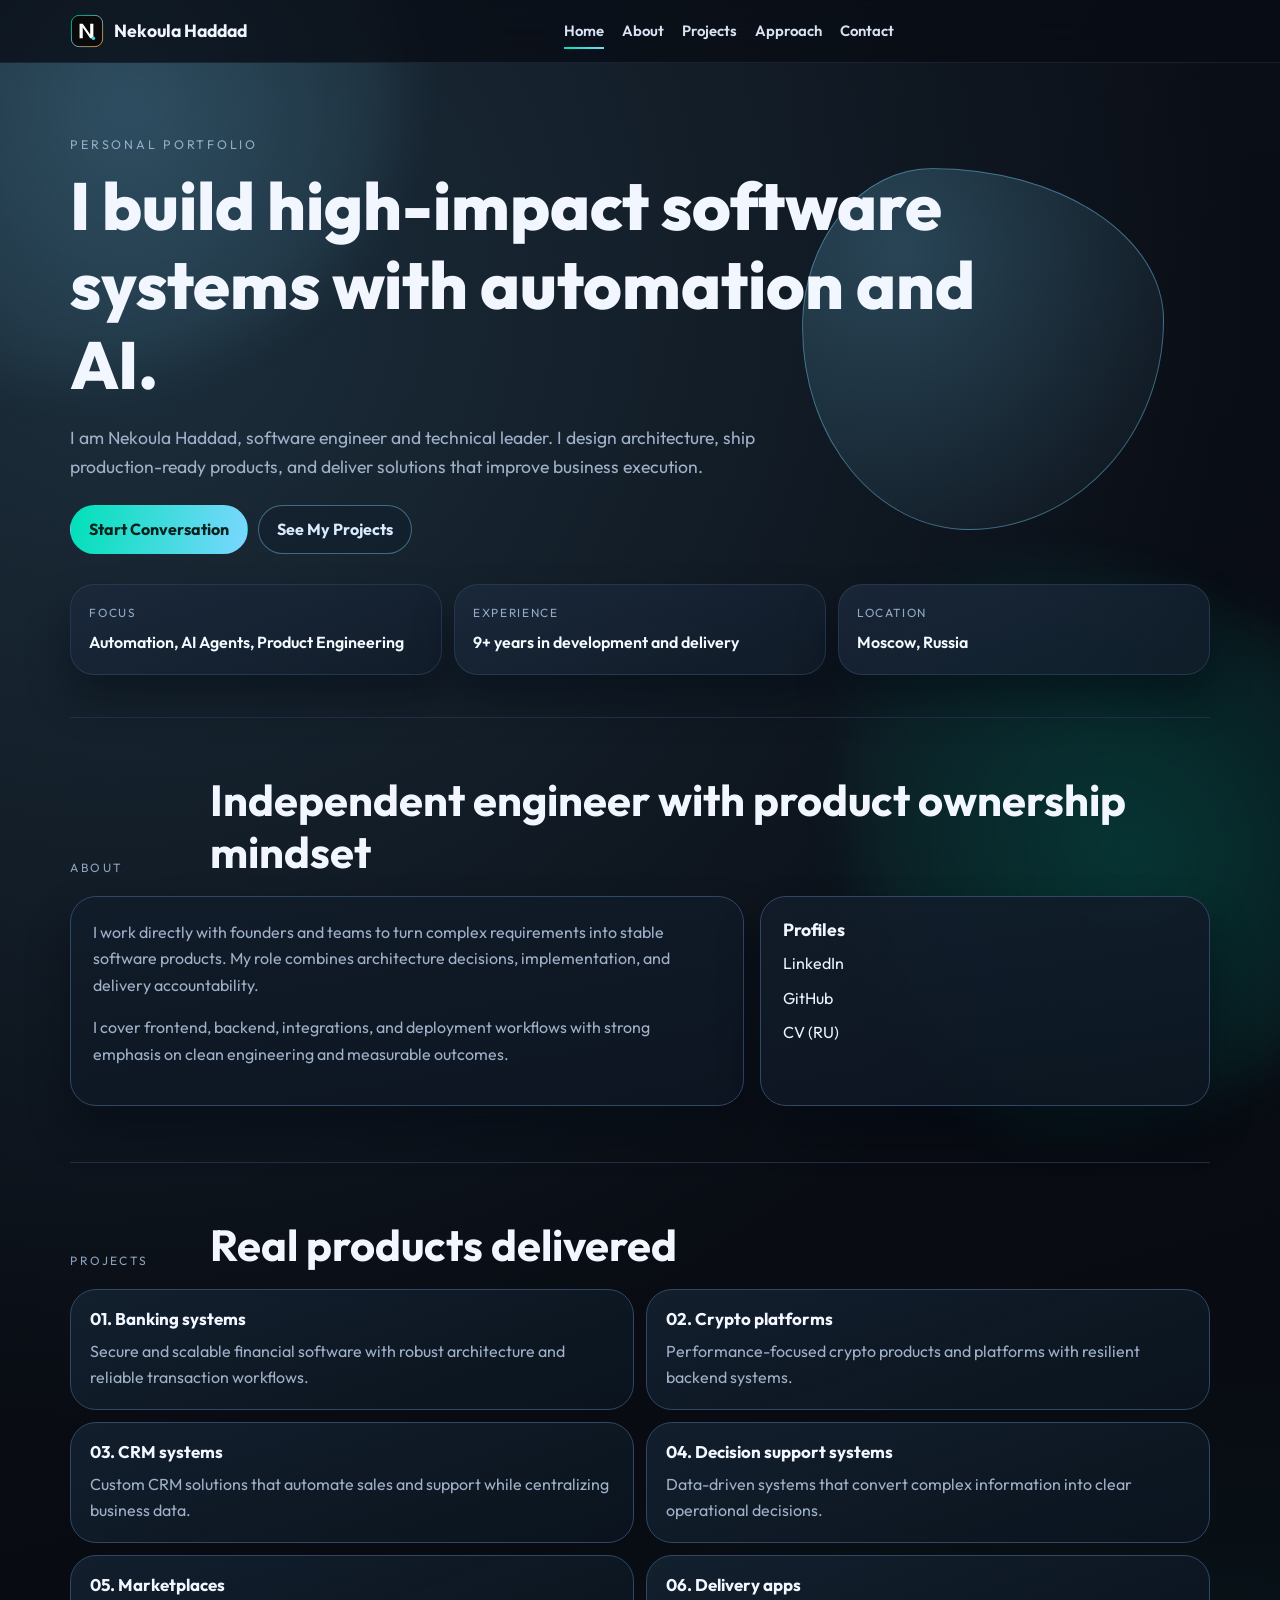
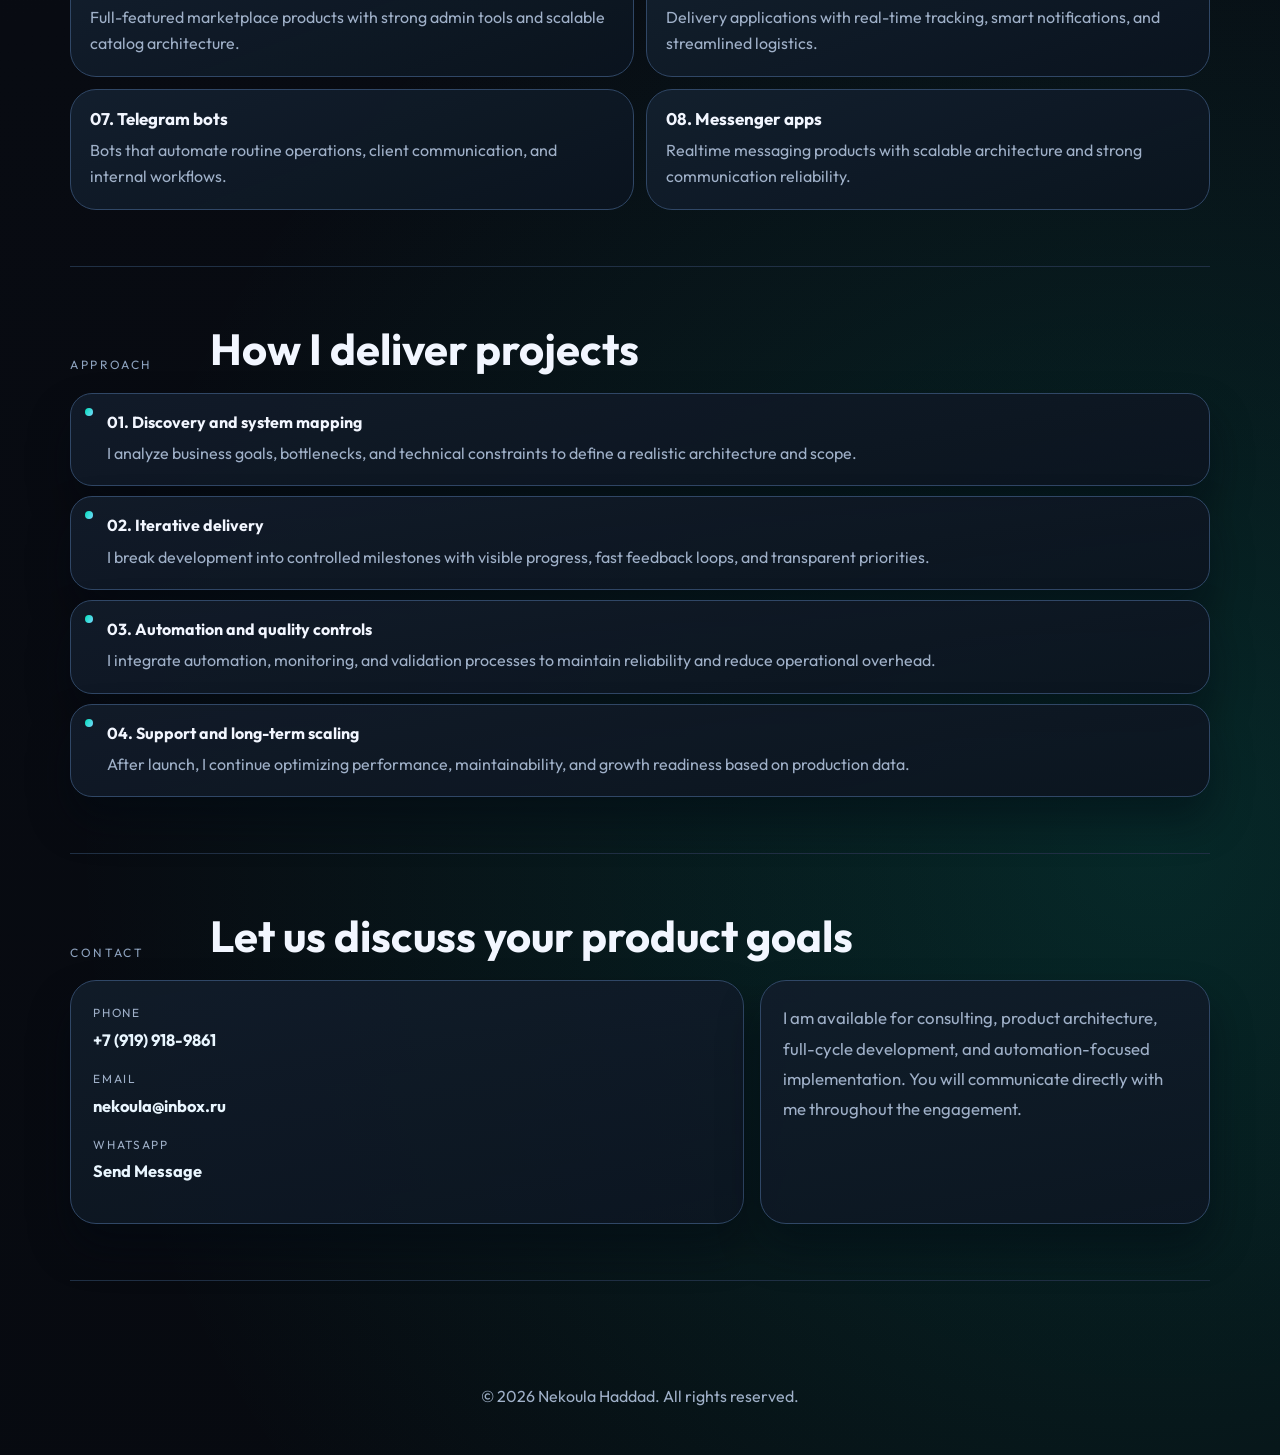
==== index.html @ dcdfb273 "fix" ====
﻿<!DOCTYPE html>
<html lang="en">
<head>
  <meta charset="utf-8">
  <meta name="viewport" content="width=device-width, initial-scale=1">
  <meta http-equiv="X-UA-Compatible" content="IE=edge">
  <title>Nekoula Haddad | Software Engineer & AI Automation Specialist</title>
  <meta name="description" content="Personal portfolio of Nekoula Haddad. I design and deliver scalable software systems, automation workflows, AI agent solutions, and product architecture consulting.">
  <meta name="keywords" content="Nekoula Haddad, software engineer, automation, AI agents, portfolio, consulting, product architecture">
  <meta name="author" content="Nekoula Haddad">
  <meta name="robots" content="index,follow,max-image-preview:large,max-snippet:-1,max-video-preview:-1">
  <meta name="theme-color" content="#090B11">
  <link rel="canonical" href="https://nekoula.ru/">

  <meta property="og:type" content="website">
  <meta property="og:site_name" content="Nekoula Haddad Portfolio">
  <meta property="og:title" content="Nekoula Haddad | Software Engineer & AI Automation Specialist">
  <meta property="og:description" content="I build high-impact software products with automation, AI agents, and delivery-focused engineering.">
  <meta property="og:url" content="https://nekoula.ru/">
  <meta property="og:image" content="https://nekoula.ru/assets/img/logo-modern.svg">
  <meta property="og:image:alt" content="Nekoula Haddad Logo">

  <meta name="twitter:card" content="summary_large_image">
  <meta name="twitter:title" content="Nekoula Haddad | Software Engineer & AI Automation Specialist">
  <meta name="twitter:description" content="Personal portfolio with delivered product domains, delivery approach, and direct contact.">
  <meta name="twitter:image" content="https://nekoula.ru/assets/img/logo-modern.svg">

  <script type="application/ld+json">
  {
    "@context": "https://schema.org",
    "@type": "Person",
    "name": "Nekoula Haddad",
    "url": "https://nekoula.ru/",
    "image": "https://nekoula.ru/assets/img/logo-modern.svg",
    "jobTitle": "Software Engineer",
    "worksFor": {"@type": "Organization", "name": "Independent"},
    "sameAs": [
      "https://www.linkedin.com/in/nekoula-haddad-0a095b1b4/",
      "https://github.com/nekoulahaddad",
    ]
  }
  </script>

  <link rel="icon" type="image/svg+xml" href="assets/img/logo-modern.svg">
  <link rel="icon" type="image/png" sizes="16x16" href="assets/img/logo.png">
  <link rel="apple-touch-icon" sizes="180x180" href="assets/img/apple-touch-icon.png">

  <link rel="preconnect" href="https://fonts.googleapis.com">
  <link rel="preconnect" href="https://fonts.gstatic.com" crossorigin>
  <link href="https://fonts.googleapis.com/css2?family=Outfit:wght@400;500;600;700;800&display=swap" rel="stylesheet">
  <link rel="stylesheet" href="assets/css/portfolio-modern.css">
</head>
<body>
  <header class="site-header">
    <a class="brand" href="#home">
      <img src="assets/img/logo-modern.svg" alt="Nekoula Haddad logo">
      <span>Nekoula Haddad</span>
    </a>

    <button class="menu-toggle" aria-label="Toggle menu" aria-expanded="false">Menu</button>

    <nav class="main-nav" id="main-nav">
      <a href="#home">Home</a>
      <a href="#about">About</a>
      <a href="#projects">Projects</a>
      <a href="#approach">Approach</a>
      <a href="#contact">Contact</a>
    </nav>
  </header>

  <main>
    <section id="home" class="hero reveal">
      <p class="hero-kicker">PERSONAL PORTFOLIO</p>
      <h1>I build high-impact software systems with automation and AI.</h1>
      <p class="hero-lead">I am Nekoula Haddad, software engineer and technical leader. I design architecture, ship production-ready products, and deliver solutions that improve business execution.</p>

      <div class="hero-actions">
        <a class="btn btn-solid" href="#contact">Start Conversation</a>
        <a class="btn btn-line" href="#projects">See My Projects</a>
      </div>

      <div class="hero-meta">
        <div>
          <p class="meta-label">Focus</p>
          <p class="meta-value">Automation, AI Agents, Product Engineering</p>
        </div>
        <div>
          <p class="meta-label">Experience</p>
          <p class="meta-value">9+ years in development and delivery</p>
        </div>
        <div>
          <p class="meta-label">Location</p>
          <p class="meta-value">Moscow, Russia</p>
        </div>
      </div>
    </section>

    <section id="about" class="about reveal">
      <div class="section-head">
        <p>About</p>
        <h2>Independent engineer with product ownership mindset</h2>
      </div>
      <div class="about-grid">
        <article>
          <p>I work directly with founders and teams to turn complex requirements into stable software products. My role combines architecture decisions, implementation, and delivery accountability.</p>
          <p>I cover frontend, backend, integrations, and deployment workflows with strong emphasis on clean engineering and measurable outcomes.</p>
        </article>
        <article>
          <h3>Profiles</h3>
          <ul>
            <li><a href="https://www.linkedin.com/in/nekoula-haddad-0a095b1b4/" target="_blank" rel="noopener">LinkedIn</a></li>
            <li><a href="https://github.com/nekoulahaddad" target="_blank" rel="noopener">GitHub</a></li>
            <li><a href="https://hh.ru/resume/24595becff083915df0039ed1f4d364d715578" target="_blank" rel="noopener">CV (RU)</a></li>
          </ul>
        </article>
      </div>
    </section>

    <section id="projects" class="projects reveal">
      <div class="section-head">
        <p>Projects</p>
        <h2>Real products delivered</h2>
      </div>

      <div class="project-list">
        <article>
          <h3>01. Banking systems</h3>
          <p>Secure and scalable financial software with robust architecture and reliable transaction workflows.</p>
        </article>
        <article>
          <h3>02. Crypto platforms</h3>
          <p>Performance-focused crypto products and platforms with resilient backend systems.</p>
        </article>
        <article>
          <h3>03. CRM systems</h3>
          <p>Custom CRM solutions that automate sales and support while centralizing business data.</p>
        </article>
        <article>
          <h3>04. Decision support systems</h3>
          <p>Data-driven systems that convert complex information into clear operational decisions.</p>
        </article>
        <article>
          <h3>05. Marketplaces</h3>
          <p>Full-featured marketplace products with strong admin tools and scalable catalog architecture.</p>
        </article>
        <article>
          <h3>06. Delivery apps</h3>
          <p>Delivery applications with real-time tracking, smart notifications, and streamlined logistics.</p>
        </article>
        <article>
          <h3>07. Telegram bots</h3>
          <p>Bots that automate routine operations, client communication, and internal workflows.</p>
        </article>
        <article>
          <h3>08. Messenger apps</h3>
          <p>Realtime messaging products with scalable architecture and strong communication reliability.</p>
        </article>
      </div>
    </section>

    <section id="approach" class="approach reveal">
      <div class="section-head">
        <p>Approach</p>
        <h2>How I deliver projects</h2>
      </div>

      <div class="timeline">
        <article>
          <h3>01. Discovery and system mapping</h3>
          <p>I analyze business goals, bottlenecks, and technical constraints to define a realistic architecture and scope.</p>
        </article>
        <article>
          <h3>02. Iterative delivery</h3>
          <p>I break development into controlled milestones with visible progress, fast feedback loops, and transparent priorities.</p>
        </article>
        <article>
          <h3>03. Automation and quality controls</h3>
          <p>I integrate automation, monitoring, and validation processes to maintain reliability and reduce operational overhead.</p>
        </article>
        <article>
          <h3>04. Support and long-term scaling</h3>
          <p>After launch, I continue optimizing performance, maintainability, and growth readiness based on production data.</p>
        </article>
      </div>
    </section>

    <section id="contact" class="contact reveal">
      <div class="section-head">
        <p>Contact</p>
        <h2>Let us discuss your product goals</h2>
      </div>

      <div class="contact-grid">
        <article>
          <p class="contact-label">Phone</p>
          <a href="tel:+79199189861">+7 (919) 918-9861</a>
          <p class="contact-label">Email</p>
          <a href="mailto:nekoula@inbox.ru">nekoula@inbox.ru</a>
          <p class="contact-label">WhatsApp</p>
          <a href="https://api.whatsapp.com/send?phone=+79199189861&text=Hello%2C+can+you+help+me%3F" target="_blank" rel="noopener">Send Message</a>
        </article>

        <article>
          <p class="contact-note">I am available for consulting, product architecture, full-cycle development, and automation-focused implementation. You will communicate directly with me throughout the engagement.</p>
        </article>
      </div>
    </section>
  </main>

  <footer class="site-footer">
    <p>© <span id="year"></span> Nekoula Haddad. All rights reserved.</p>
  </footer>

  <script src="assets/js/portfolio-modern.js"></script>
</body>
</html>
---- assets/css/portfolio-modern.css ----
﻿:root {
  --bg: #090b11;
  --bg-soft: #111723;
  --bg-soft-2: #151f2d;
  --line: #243043;
  --text: #f2f6ff;
  --muted: #9fb0c8;
  --accent-a: #00e0b8;
  --accent-b: #7ad7ff;
  --accent-c: #ffb864;
  --shadow: 0 24px 42px rgba(2, 8, 18, 0.45);
}

* { box-sizing: border-box; }
html { scroll-behavior: smooth; }

body {
  margin: 0;
  color: var(--text);
  font-family: "Outfit", "Segoe UI", sans-serif;
  background:
    radial-gradient(circle at 10% 10%, rgba(122, 215, 255, 0.16), transparent 38%),
    radial-gradient(circle at 90% 80%, rgba(0, 224, 184, 0.14), transparent 40%),
    linear-gradient(165deg, #0b0f18 0%, #080b12 48%, #070a10 100%);
  line-height: 1.65;
  overflow-x: hidden;
}

body::before,
body::after {
  content: "";
  position: fixed;
  width: min(44vw, 560px);
  aspect-ratio: 1;
  border-radius: 30% 70% 64% 36% / 36% 47% 53% 64%;
  pointer-events: none;
  z-index: -2;
  filter: blur(24px);
  animation: floatBlob 16s ease-in-out infinite alternate;
}

body::before {
  top: -14vw;
  left: -12vw;
  background: radial-gradient(circle, rgba(122, 215, 255, 0.22), rgba(122, 215, 255, 0));
}

body::after {
  right: -10vw;
  bottom: -18vw;
  background: radial-gradient(circle, rgba(0, 224, 184, 0.2), rgba(0, 224, 184, 0));
  animation-delay: 1.6s;
}

@keyframes floatBlob {
  from { transform: translate(0, 0) rotate(0deg) scale(1); }
  to { transform: translate(26px, -18px) rotate(16deg) scale(1.07); }
}

.site-header {
  position: sticky;
  top: 0;
  z-index: 100;
  display: grid;
  grid-template-columns: auto 1fr auto;
  align-items: center;
  gap: 16px;
  padding: 14px 5.5vw;
  border-bottom: 1px solid #2430438f;
  background: rgba(8, 12, 20, 0.76);
  backdrop-filter: blur(16px);
}

.brand {
  display: inline-flex;
  align-items: center;
  gap: 10px;
  text-decoration: none;
  color: var(--text);
  font-size: 1.1rem;
  font-weight: 700;
}

.brand img {
  width: 34px;
  height: 34px;
  object-fit: cover;
  border-radius: 10px;
}

.main-nav {
  justify-self: center;
  display: flex;
  gap: 18px;
}

.main-nav a {
  color: #d9e3f4;
  text-decoration: none;
  font-size: 0.93rem;
  font-weight: 600;
  position: relative;
}

.main-nav a::after {
  content: "";
  position: absolute;
  left: 0;
  bottom: -6px;
  width: 0;
  height: 2px;
  background: linear-gradient(90deg, var(--accent-a), var(--accent-b));
  transition: width .26s ease;
}

.main-nav a:hover::after,
.main-nav a.active::after { width: 100%; }

.menu-toggle {
  display: none;
  justify-self: end;
  border: 1px solid #cde8ff4a;
  background: rgba(21, 29, 42, 0.82);
  color: #eaf5ff;
  border-radius: 999px;
  padding: 8px 14px;
  font-weight: 600;
}

main { padding: 0 5.5vw 64px; }

.section-head {
  display: grid;
  grid-template-columns: 120px 1fr;
  align-items: end;
  gap: 20px;
  margin-bottom: 18px;
}

.section-head p {
  margin: 0;
  color: #8ea3bf;
  font-size: 0.75rem;
  letter-spacing: 0.2em;
  text-transform: uppercase;
}

h1, h2, h3 {
  margin: 0;
  line-height: 1.2;
  font-family: "Outfit", "Segoe UI", sans-serif;
}

h1 {
  font-size: clamp(2.4rem, 5.2vw, 5rem);
  max-width: 1000px;
  font-weight: 800;
  animation: heroRise 0.8s ease both;
}

h2 {
  font-size: clamp(1.8rem, 3.4vw, 3.1rem);
  font-weight: 700;
}

@keyframes heroRise {
  from { opacity: 0; transform: translateY(22px); }
  to { opacity: 1; transform: translateY(0); }
}

.hero {
  padding: 72px 0 42px;
  border-bottom: 1px solid #223247;
  position: relative;
}

.hero::before {
  content: "";
  position: absolute;
  right: 4%;
  top: 16%;
  width: min(30vw, 360px);
  aspect-ratio: 1;
  border: 1px solid rgba(122, 215, 255, 0.4);
  background: radial-gradient(circle at 28% 22%, rgba(122, 215, 255, 0.24), rgba(122, 215, 255, 0));
  border-radius: 36% 64% 54% 46% / 44% 42% 58% 56%;
  animation: morph 11s linear infinite;
}

@keyframes morph {
  0% { transform: rotate(0deg); border-radius: 36% 64% 54% 46% / 44% 42% 58% 56%; }
  50% { transform: rotate(180deg); border-radius: 58% 42% 48% 52% / 58% 36% 64% 42%; }
  100% { transform: rotate(360deg); border-radius: 36% 64% 54% 46% / 44% 42% 58% 56%; }
}

.hero-kicker {
  margin: 0 0 10px;
  letter-spacing: 0.22em;
  text-transform: uppercase;
  font-size: 0.78rem;
  color: #95abc7;
  animation: fadeUp .7s .1s ease both;
}

.hero-lead {
  max-width: 780px;
  margin: 18px 0 24px;
  color: var(--muted);
  font-size: 1.1rem;
  animation: fadeUp .7s .2s ease both;
}

.hero-actions {
  display: flex;
  gap: 10px;
  flex-wrap: wrap;
  animation: fadeUp .7s .3s ease both;
}

.btn {
  display: inline-flex;
  align-items: center;
  justify-content: center;
  text-decoration: none;
  border-radius: 999px;
  padding: 10px 18px;
  font-weight: 700;
  border: 1px solid transparent;
  transition: transform .23s ease, box-shadow .23s ease, filter .23s ease;
}

.btn:hover {
  transform: translateY(-3px);
  box-shadow: 0 12px 22px rgba(2, 8, 18, 0.4);
  filter: brightness(1.05);
}

.btn-solid {
  color: #07211d;
  background: linear-gradient(100deg, var(--accent-a), var(--accent-b));
}

.btn-line {
  border-color: #84d9ff66;
  color: #d8ebff;
  background: rgba(18, 30, 45, 0.58);
}

.hero-meta {
  margin-top: 30px;
  display: grid;
  grid-template-columns: repeat(3, minmax(0, 1fr));
  gap: 12px;
  animation: fadeUp .7s .4s ease both;
}

.hero-meta > div {
  padding: 18px;
  border: 1px solid #2e45639b;
  border-radius: 24px;
  background: linear-gradient(160deg, rgba(27, 41, 60, 0.86), rgba(17, 28, 42, 0.72));
  box-shadow: var(--shadow);
  animation: bob 4s ease-in-out infinite;
}

.hero-meta > div:nth-child(2) { animation-delay: .35s; }
.hero-meta > div:nth-child(3) { animation-delay: .7s; }

@keyframes bob {
  0%, 100% { transform: translateY(0); }
  50% { transform: translateY(-4px); }
}

.meta-label {
  margin: 0;
  font-size: 0.74rem;
  text-transform: uppercase;
  letter-spacing: 0.14em;
  color: #95abc7;
}

.meta-value {
  margin: 7px 0 0;
  color: #f3fbff;
  font-weight: 600;
}

.about,
.projects,
.approach,
.contact {
  padding: 56px 0;
  border-bottom: 1px solid #203045;
}

.about-grid,
.contact-grid {
  display: grid;
  grid-template-columns: 1.2fr 0.8fr;
  gap: 16px;
}

.about-grid article,
.contact-grid article {
  padding: 22px;
  border: 1px solid #304766;
  border-radius: 26px;
  background: linear-gradient(170deg, rgba(18, 29, 43, 0.9), rgba(13, 22, 34, 0.88));
  box-shadow: var(--shadow);
  transition: transform .25s ease, border-color .25s ease;
}

.about-grid article:hover,
.contact-grid article:hover {
  transform: translateY(-4px);
  border-color: #7ad7ff8d;
}

.about-grid p,
.contact-grid p {
  margin-top: 0;
  color: var(--muted);
}

.about-grid h3 {
  margin-bottom: 10px;
  font-size: 1.1rem;
}

.about-grid ul {
  list-style: none;
  padding: 0;
  margin: 0;
}

.about-grid li { margin: 8px 0; }

.about-grid a,
.contact-grid a {
  color: #e9f6ff;
  text-decoration: none;
  border-bottom: 1px solid transparent;
}

.about-grid a:hover,
.contact-grid a:hover { border-bottom-color: #e9f6ff; }

.project-list {
  display: grid;
  grid-template-columns: repeat(2, minmax(0, 1fr));
  gap: 12px;
}

.project-list article {
  padding: 19px;
  border: 1px solid #304766;
  border-radius: 26px;
  background: linear-gradient(160deg, rgba(20, 33, 48, 0.92), rgba(11, 20, 31, 0.9));
  position: relative;
  overflow: hidden;
  transform: translateY(0) scale(1);
  transition: transform .28s ease, box-shadow .28s ease, border-color .28s ease;
  animation: riseStagger .7s ease both;
}

.project-list article:nth-child(1) { animation-delay: .02s; }
.project-list article:nth-child(2) { animation-delay: .06s; }
.project-list article:nth-child(3) { animation-delay: .1s; }
.project-list article:nth-child(4) { animation-delay: .14s; }
.project-list article:nth-child(5) { animation-delay: .18s; }
.project-list article:nth-child(6) { animation-delay: .22s; }
.project-list article:nth-child(7) { animation-delay: .26s; }
.project-list article:nth-child(8) { animation-delay: .3s; }

@keyframes riseStagger {
  from { opacity: 0; transform: translateY(16px); }
  to { opacity: 1; transform: translateY(0); }
}

.project-list article::before {
  content: "";
  position: absolute;
  inset: -100% auto auto -120%;
  width: 100%;
  height: 250%;
  background: linear-gradient(90deg, transparent, rgba(122, 215, 255, 0.2), transparent);
  transform: rotate(16deg);
  transition: left .45s ease;
}

.project-list article:hover {
  transform: translateY(-5px) scale(1.01);
  box-shadow: var(--shadow);
  border-color: #7ad7ff8e;
}

.project-list article:hover::before { left: 160%; }

.project-list h3 { font-size: 1.06rem; }
.project-list p { margin: 8px 0 0; color: var(--muted); }

.timeline { display: grid; gap: 10px; }

.timeline article {
  padding: 19px 20px;
  border: 1px solid #304766;
  border-radius: 22px;
  background: linear-gradient(170deg, rgba(18, 28, 42, 0.94), rgba(12, 20, 31, 0.9));
  box-shadow: var(--shadow);
  transition: transform .26s ease, border-color .26s ease;
  position: relative;
}

.timeline article::before {
  content: "";
  position: absolute;
  left: 14px;
  top: 14px;
  width: 8px;
  height: 8px;
  border-radius: 50%;
  background: linear-gradient(120deg, var(--accent-a), var(--accent-b));
}

.timeline article:hover {
  transform: translateX(6px);
  border-color: #84d9ffa8;
}

.timeline h3 { font-size: 1rem; padding-left: 16px; }
.timeline p { margin: 8px 0 0; color: var(--muted); padding-left: 16px; }

.contact-label {
  margin: 0;
  color: #95abc7;
  font-size: 0.74rem;
  text-transform: uppercase;
  letter-spacing: 0.14em;
}

.contact-grid a {
  display: inline-block;
  margin: 4px 0 14px;
  font-size: 1.03rem;
  font-weight: 700;
}

.contact-note { font-size: 1.05rem; line-height: 1.8; }

.site-footer {
  padding: 22px 5.5vw 30px;
  color: #9fb0c8;
  text-align: center;
}

.reveal {
  opacity: 0;
  transform: translateY(22px);
  filter: blur(4px);
  transition: opacity .75s ease, transform .75s ease, filter .75s ease;
}

.reveal.visible {
  opacity: 1;
  transform: translateY(0);
  filter: blur(0);
}

@keyframes fadeUp {
  from { opacity: 0; transform: translateY(14px); }
  to { opacity: 1; transform: translateY(0); }
}

@media (max-width: 980px) {
  .section-head {
    grid-template-columns: 1fr;
    gap: 8px;
  }

  .hero-meta,
  .project-list,
  .about-grid,
  .contact-grid {
    grid-template-columns: 1fr;
  }

  .hero::before { display: none; }
}

@media (max-width: 860px) {
  .site-header { grid-template-columns: auto auto; }

  .menu-toggle { display: inline-flex; }

  .main-nav {
    grid-column: 1 / -1;
    justify-self: stretch;
    display: none;
    flex-direction: column;
    gap: 10px;
    padding: 14px;
    border: 1px solid #304766;
    border-radius: 18px;
    background: rgba(12, 20, 31, 0.95);
  }

  .main-nav.open {
    display: flex;
    animation: fadeUp .28s ease;
  }
}
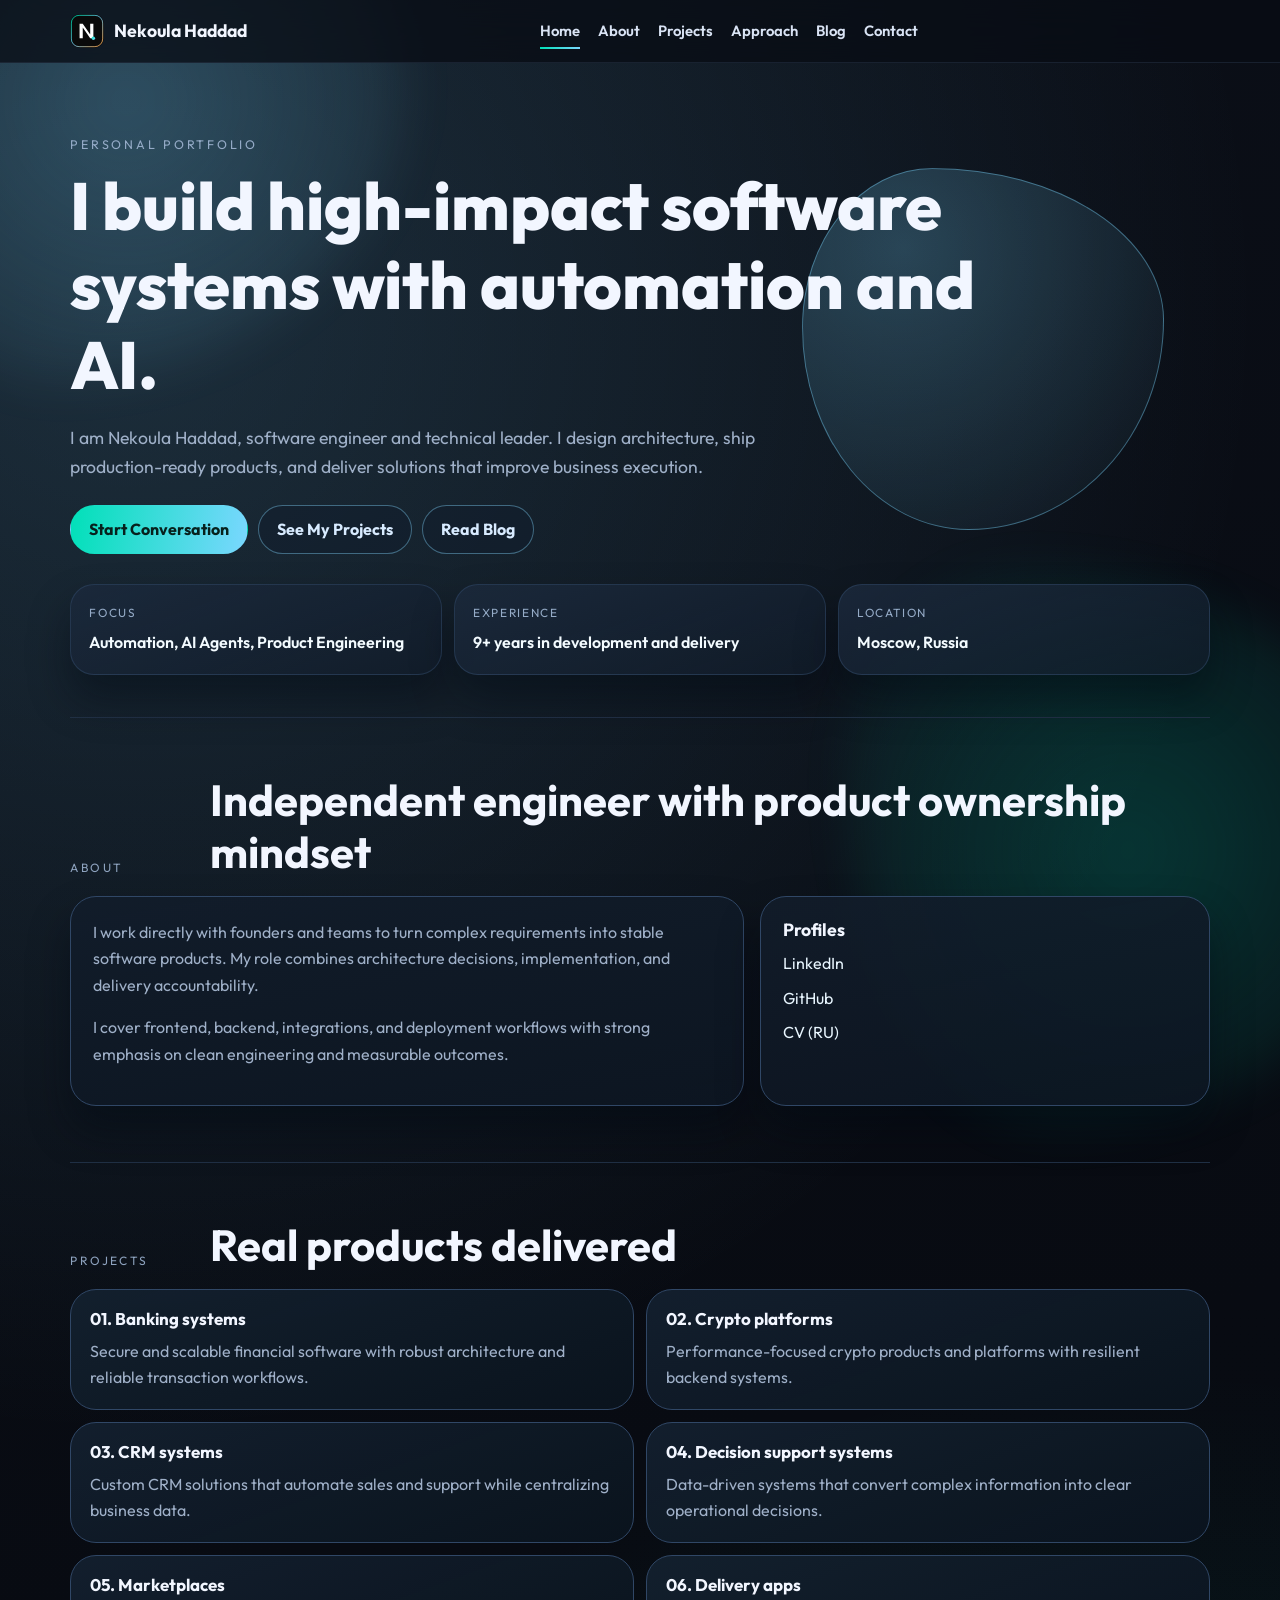
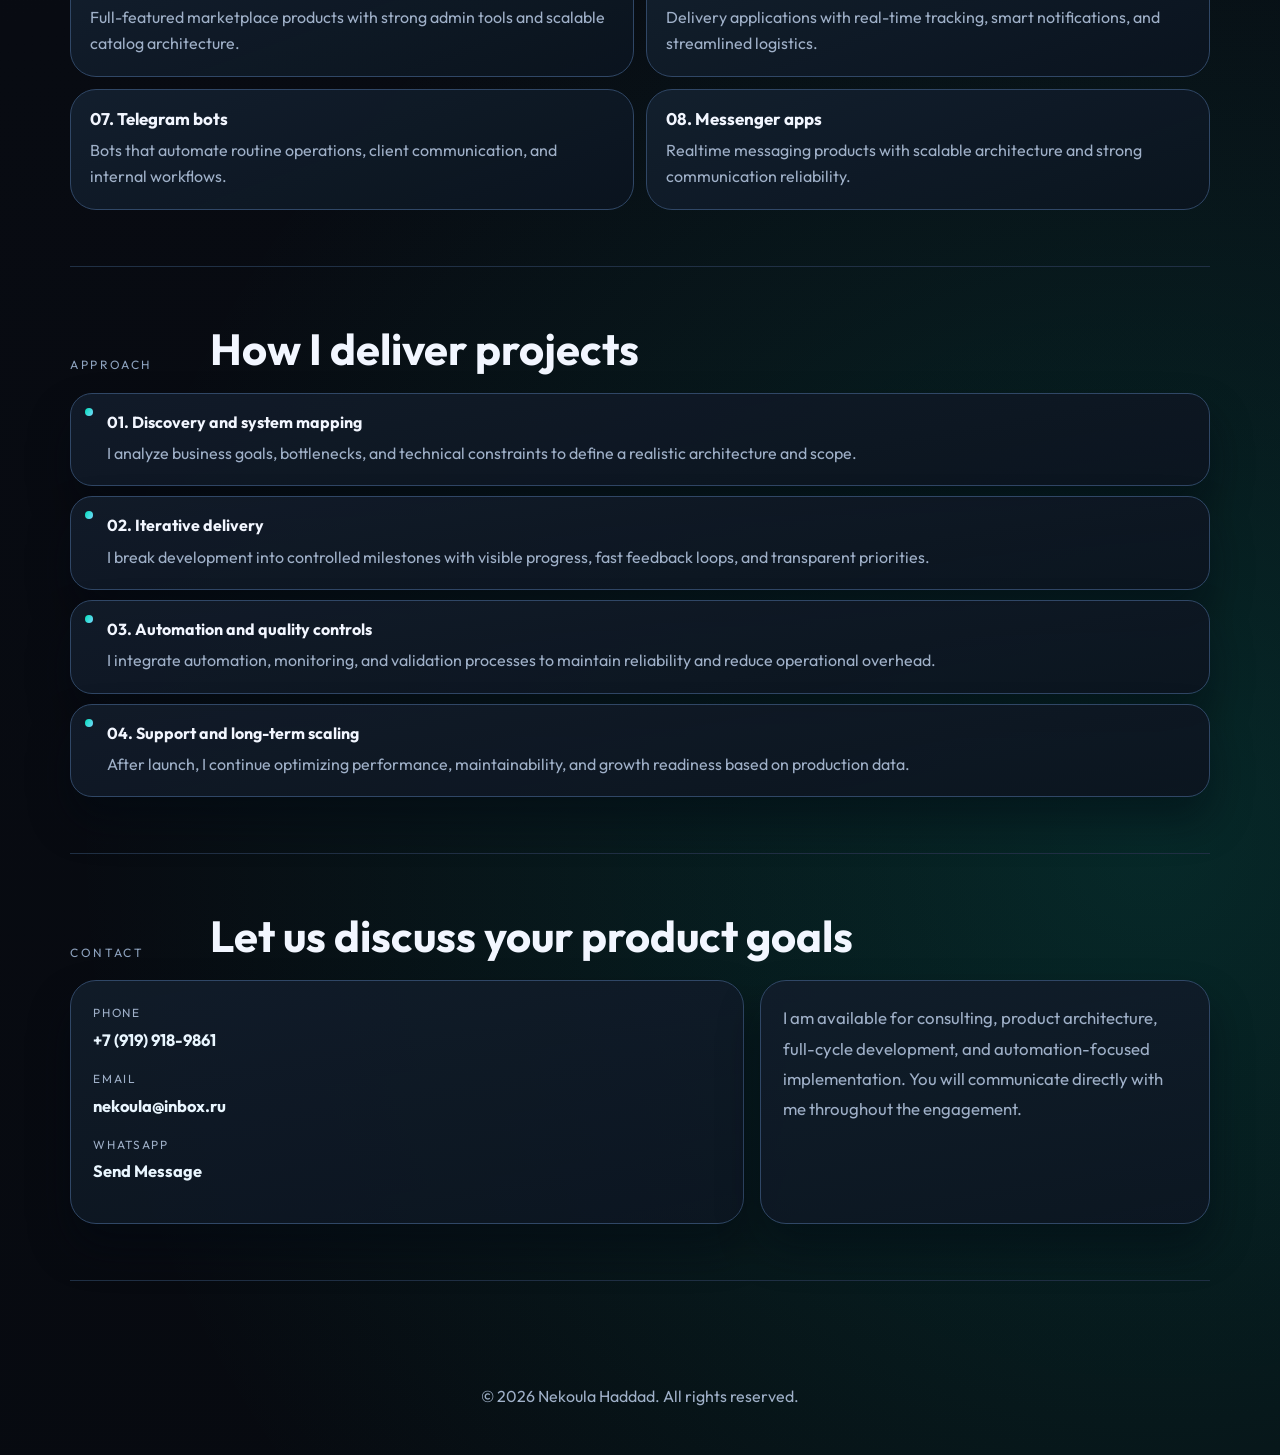
==== commit b1f1c96a: "fix" ====
--- a/index.html
+++ b/index.html
@@ -36,7 +36,7 @@
     "worksFor": {"@type": "Organization", "name": "Independent"},
     "sameAs": [
       "https://www.linkedin.com/in/nekoula-haddad-0a095b1b4/",
-      "https://github.com/nekoulahaddad",
+      "https://github.com/nekoulahaddad"
     ]
   }
   </script>
@@ -64,6 +64,7 @@
       <a href="#about">About</a>
       <a href="#projects">Projects</a>
       <a href="#approach">Approach</a>
+      <a href="blog.html">Blog</a>
       <a href="#contact">Contact</a>
     </nav>
   </header>
@@ -77,6 +78,7 @@
       <div class="hero-actions">
         <a class="btn btn-solid" href="#contact">Start Conversation</a>
         <a class="btn btn-line" href="#projects">See My Projects</a>
+        <a class="btn btn-line" href="blog.html">Read Blog</a>
       </div>
 
       <div class="hero-meta">
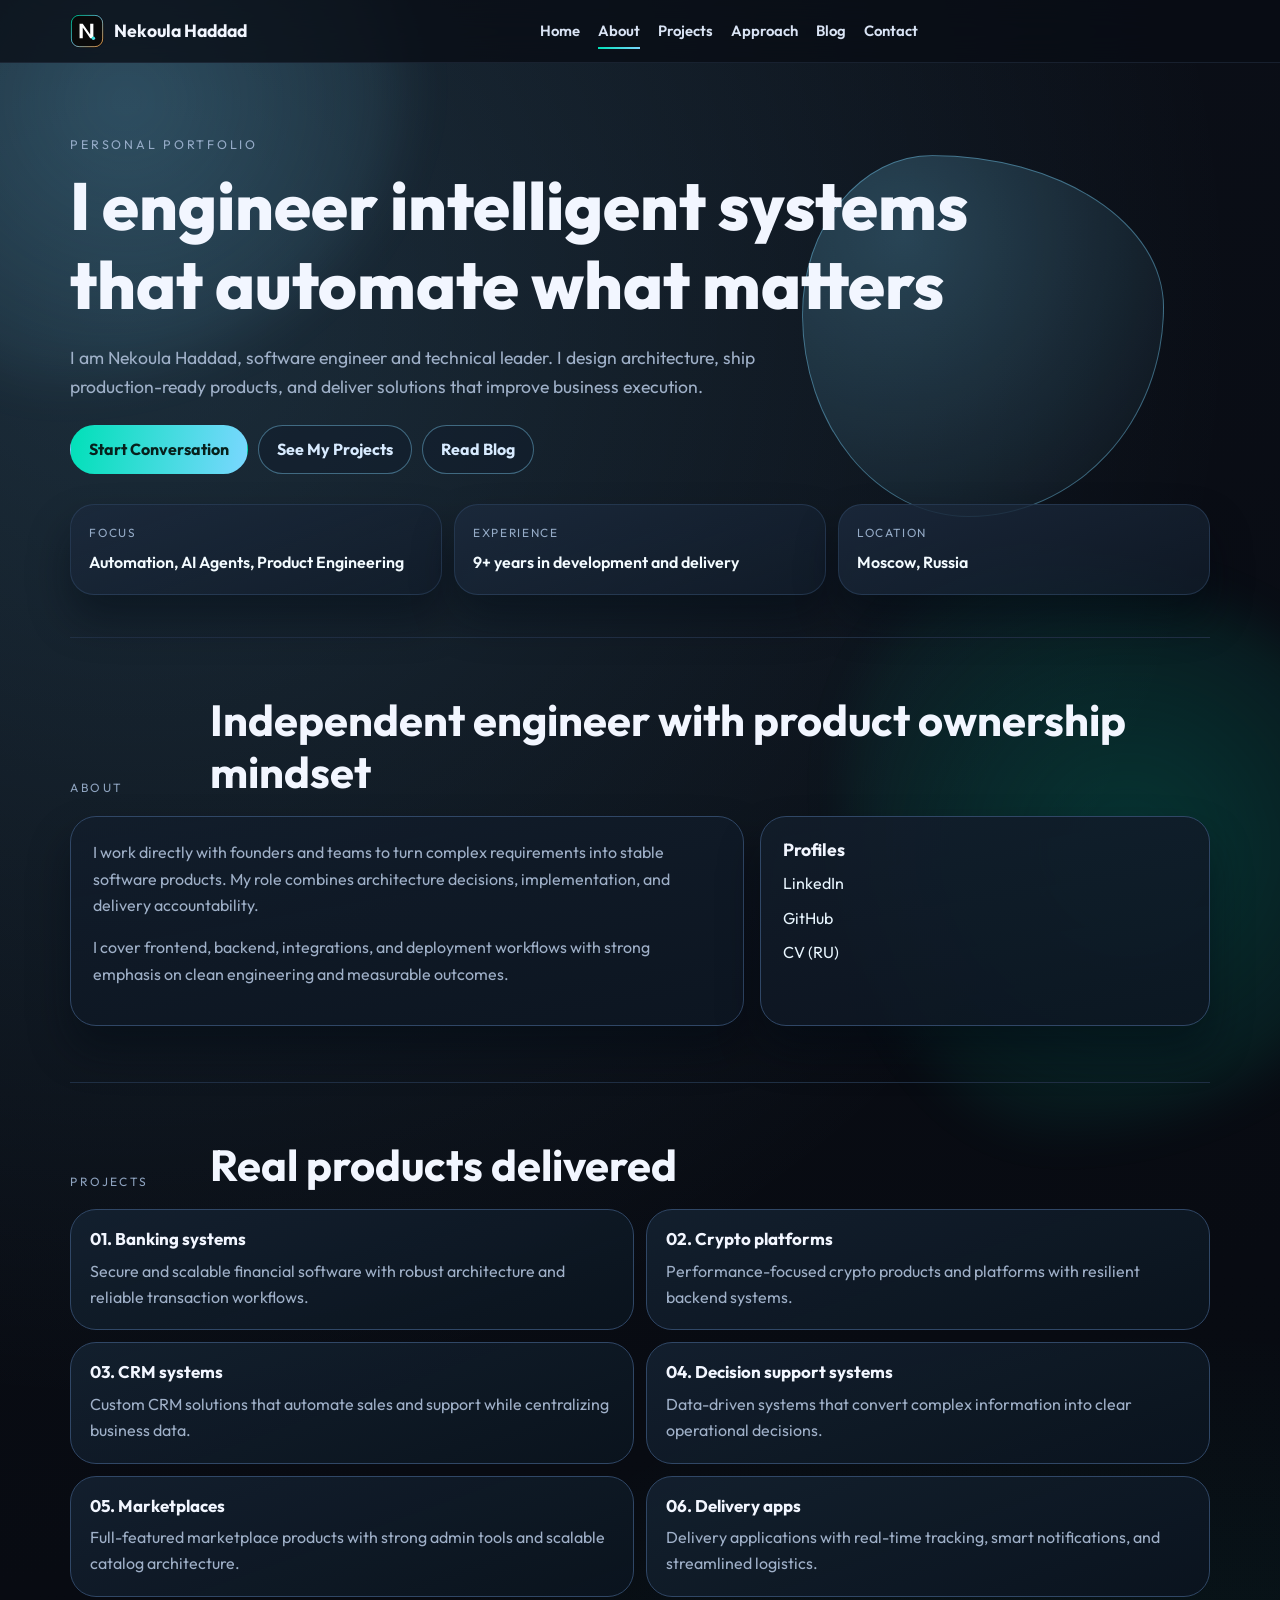
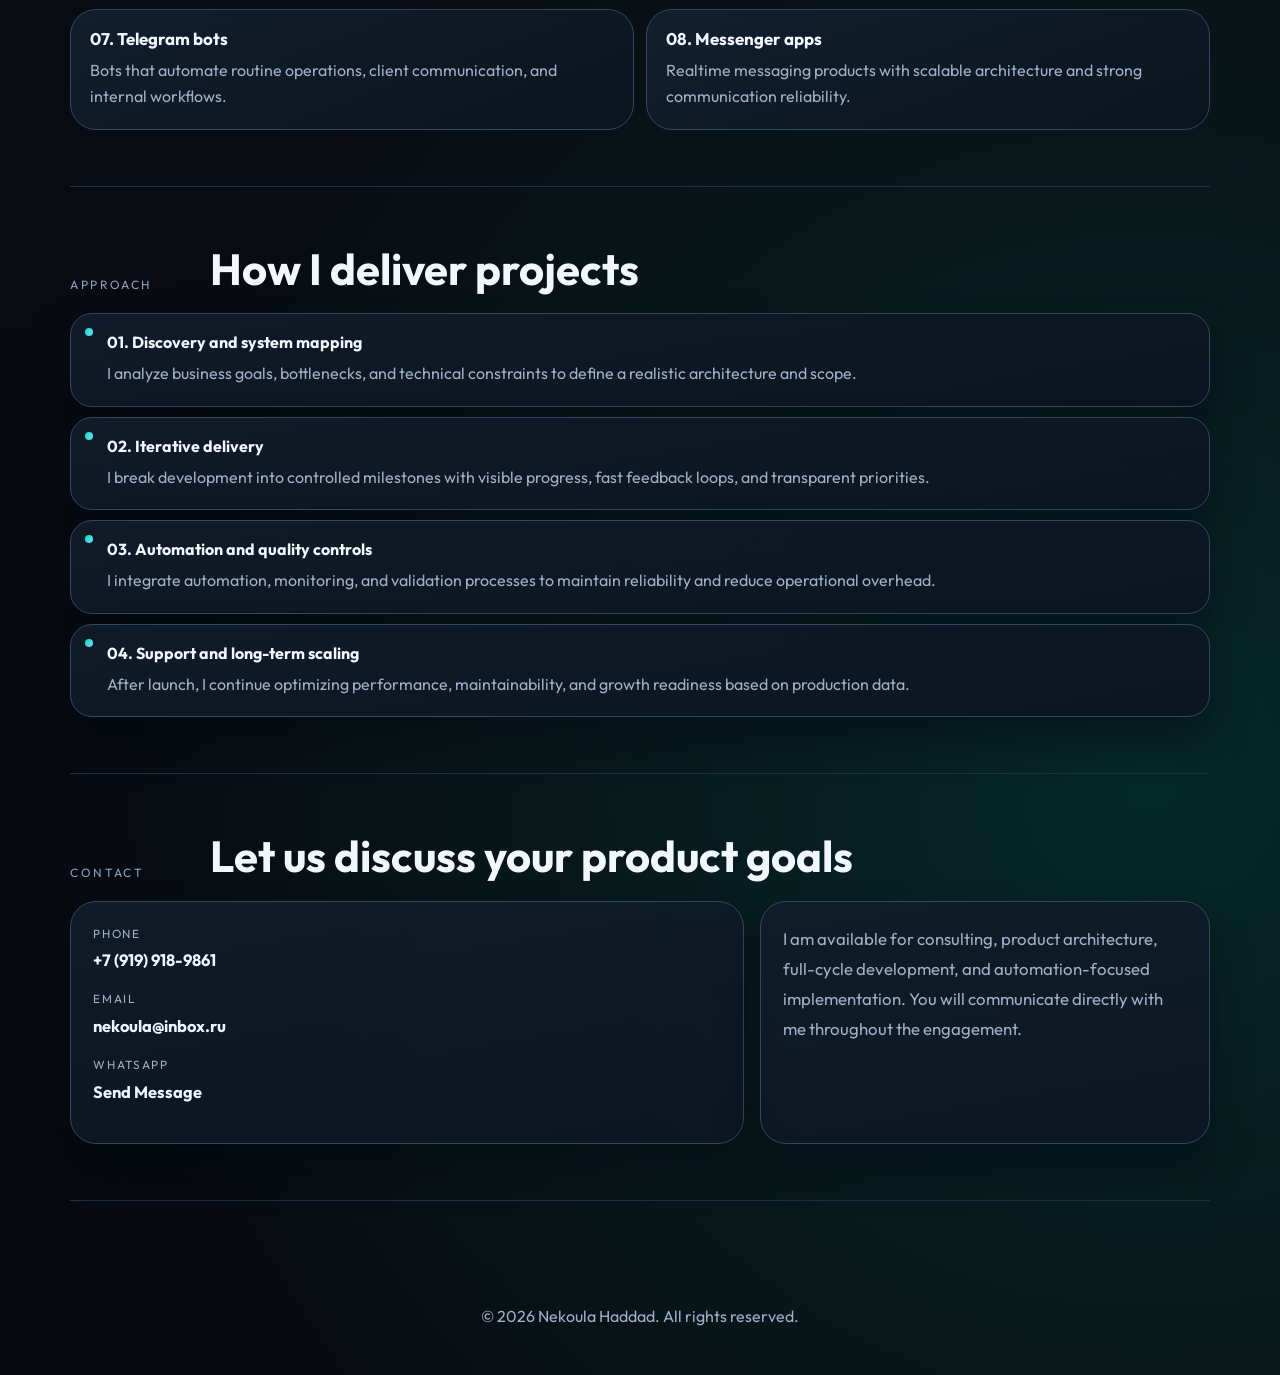
==== commit f54b1922: "fix" ====
--- a/index.html
+++ b/index.html
@@ -72,7 +72,7 @@
   <main>
     <section id="home" class="hero reveal">
       <p class="hero-kicker">PERSONAL PORTFOLIO</p>
-      <h1>I build high-impact software systems with automation and AI.</h1>
+      <h1>I engineer intelligent systems that automate what matters</h1>
       <p class="hero-lead">I am Nekoula Haddad, software engineer and technical leader. I design architecture, ship production-ready products, and deliver solutions that improve business execution.</p>
 
       <div class="hero-actions">
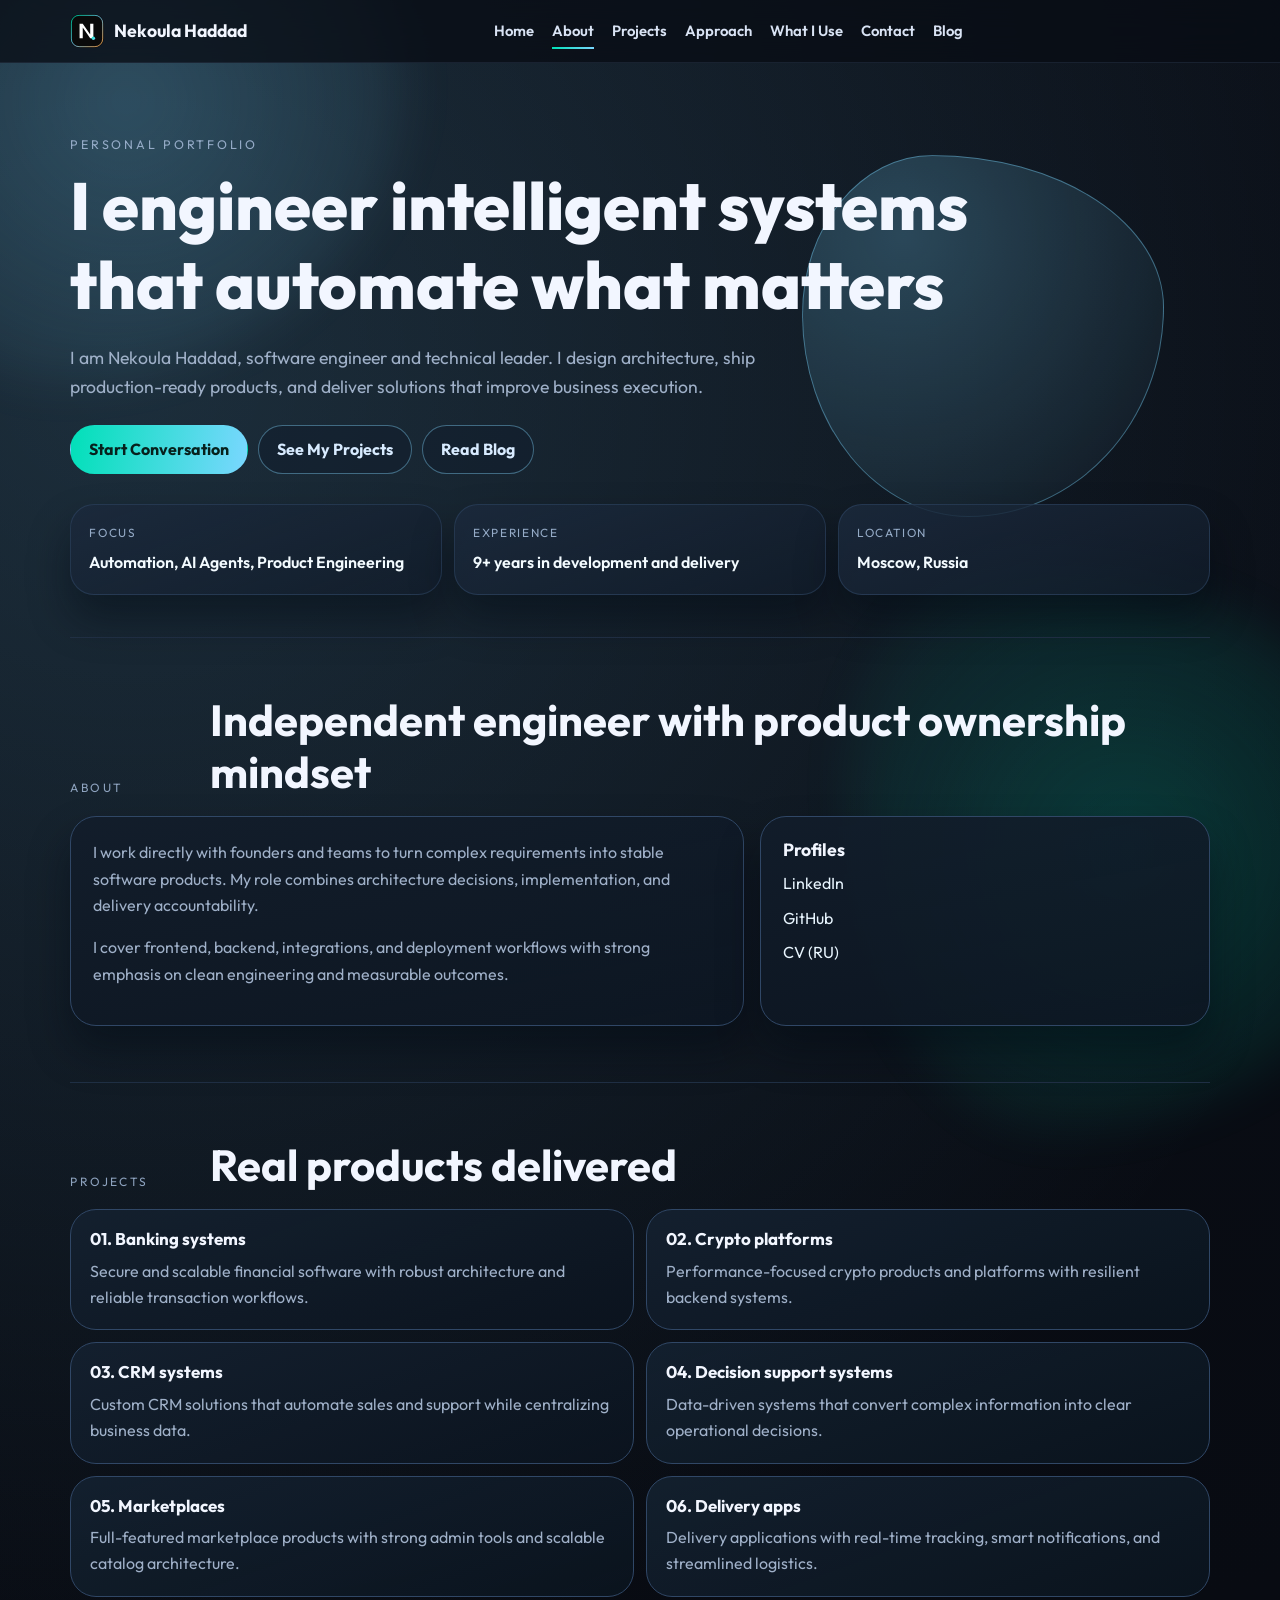
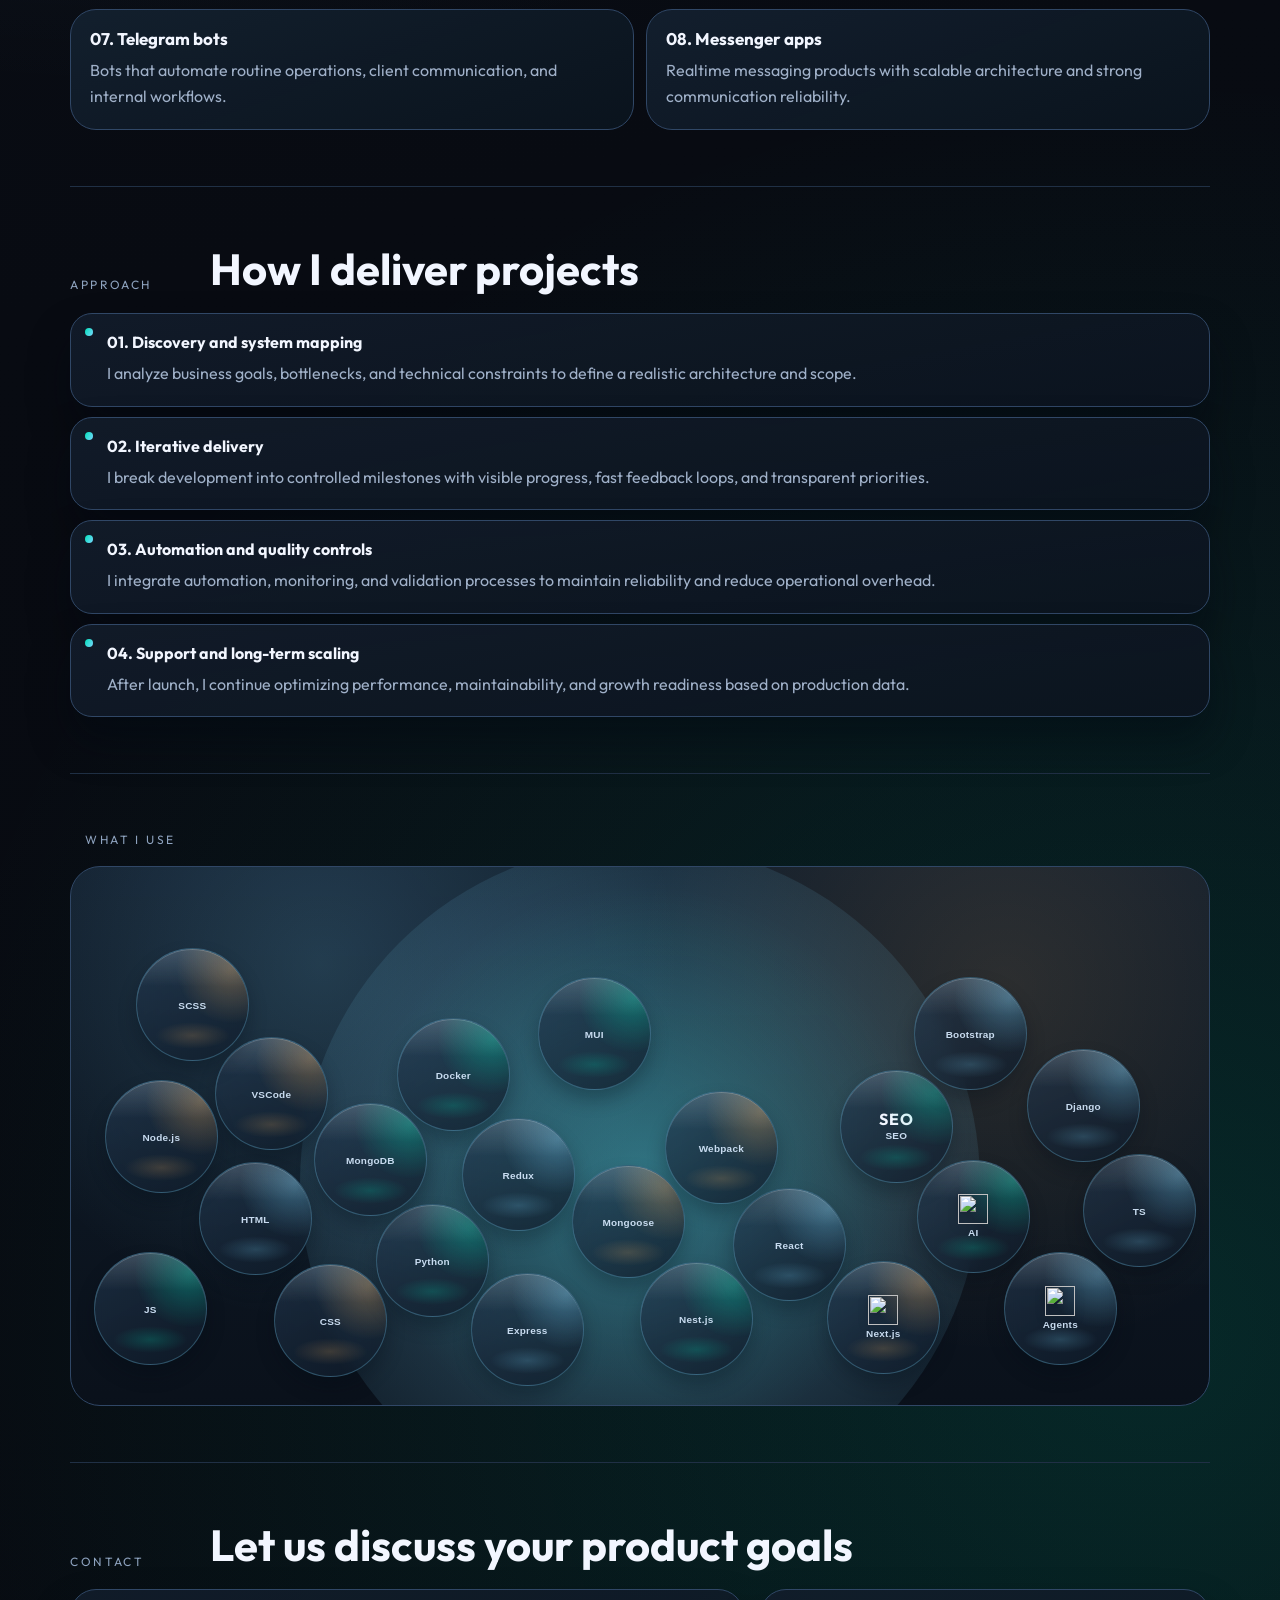
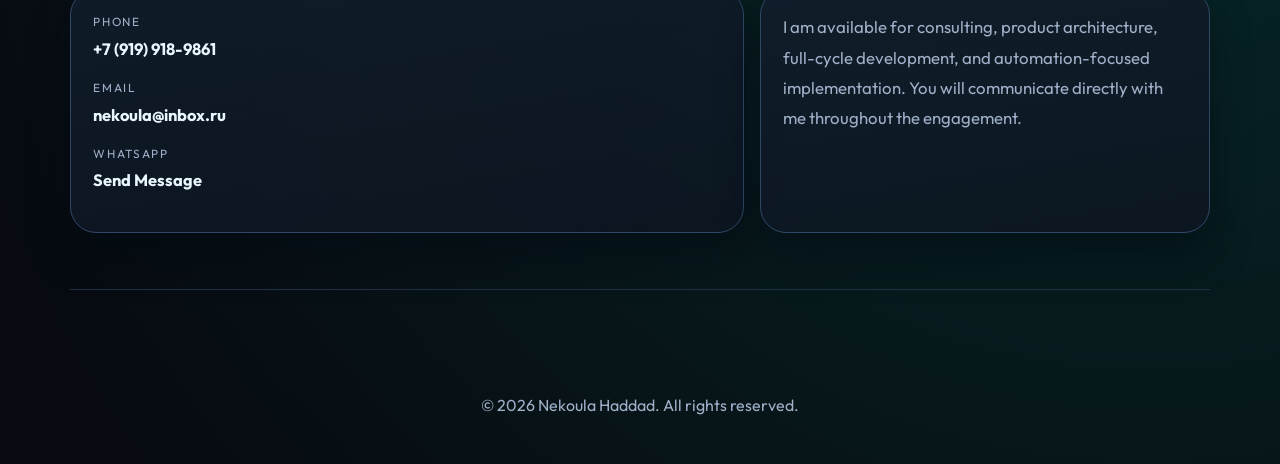
==== commit 8edc78a8: "fix" ====
--- a/index.html
+++ b/index.html
@@ -48,6 +48,7 @@
   <link rel="preconnect" href="https://fonts.googleapis.com">
   <link rel="preconnect" href="https://fonts.gstatic.com" crossorigin>
   <link href="https://fonts.googleapis.com/css2?family=Outfit:wght@400;500;600;700;800&display=swap" rel="stylesheet">
+  <link rel="stylesheet" href="https://cdn.jsdelivr.net/gh/devicons/devicon@latest/devicon.min.css">
   <link rel="stylesheet" href="assets/css/portfolio-modern.css">
 </head>
 <body>
@@ -64,8 +65,9 @@
       <a href="#about">About</a>
       <a href="#projects">Projects</a>
       <a href="#approach">Approach</a>
+      <a href="#stack-game">What I Use</a>
+      <a href="#contact">Contact</a>
       <a href="blog.html">Blog</a>
-      <a href="#contact">Contact</a>
     </nav>
   </header>
 
@@ -186,6 +188,38 @@
       </div>
     </section>
 
+    <section id="stack-game" class="stack-game reveal">
+      <div class="section-head stack-game-head">
+        <p>What I Use</p>
+      </div>
+
+      <div class="stack-arena" id="stack-game-board" aria-label="Draggable technologies playground">
+        <button class="stack-bubble" type="button" data-x="7" data-y="82" aria-label="JavaScript"><i class="stack-icon devicon-javascript-plain colored" aria-hidden="true"></i><span class="stack-label">JS</span></button>
+        <button class="stack-bubble" type="button" data-x="16" data-y="64" aria-label="HTML"><i class="stack-icon devicon-html5-plain colored" aria-hidden="true"></i><span class="stack-label">HTML</span></button>
+        <button class="stack-bubble" type="button" data-x="23" data-y="84" aria-label="CSS"><i class="stack-icon devicon-css3-plain colored" aria-hidden="true"></i><span class="stack-label">CSS</span></button>
+        <button class="stack-bubble" type="button" data-x="31" data-y="70" aria-label="Python"><i class="stack-icon devicon-python-plain colored" aria-hidden="true"></i><span class="stack-label">Python</span></button>
+        <button class="stack-bubble" type="button" data-x="39" data-y="84" aria-label="Express"><i class="stack-icon devicon-express-original" aria-hidden="true"></i><span class="stack-label">Express</span></button>
+        <button class="stack-bubble" type="button" data-x="47" data-y="63" aria-label="Mongoose"><i class="stack-icon devicon-mongodb-plain colored" aria-hidden="true"></i><span class="stack-label">Mongoose</span></button>
+        <button class="stack-bubble" type="button" data-x="55" data-y="83" aria-label="NestJS"><i class="stack-icon devicon-nestjs-plain colored" aria-hidden="true"></i><span class="stack-label">Nest.js</span></button>
+        <button class="stack-bubble" type="button" data-x="63" data-y="70" aria-label="React"><i class="stack-icon devicon-react-original colored" aria-hidden="true"></i><span class="stack-label">React</span></button>
+        <button class="stack-bubble" type="button" data-x="71" data-y="83" aria-label="Next.js"><img class="stack-icon-img" src="https://cdn.simpleicons.org/nextdotjs/ffffff" alt="" aria-hidden="true"><span class="stack-label">Next.js</span></button>
+        <button class="stack-bubble" type="button" data-x="79" data-y="64" aria-label="AI"><img class="stack-icon-img" src="https://cdn.simpleicons.org/googlegemini/8AB4F8" alt="" aria-hidden="true"><span class="stack-label">AI</span></button>
+        <button class="stack-bubble" type="button" data-x="87" data-y="82" aria-label="Agents"><img class="stack-icon-img" src="https://upload.wikimedia.org/wikipedia/commons/0/04/ChatGPT_logo.svg" alt="" aria-hidden="true"><span class="stack-label">Agents</span></button>
+        <button class="stack-bubble" type="button" data-x="18" data-y="43" aria-label="VSCode"><i class="stack-icon devicon-vscode-plain colored" aria-hidden="true"></i><span class="stack-label">VSCode</span></button>
+        <button class="stack-bubble" type="button" data-x="33" data-y="44" aria-label="Docker"><i class="stack-icon devicon-docker-plain colored" aria-hidden="true"></i><span class="stack-label">Docker</span></button>
+        <button class="stack-bubble" type="button" data-x="93" data-y="60" aria-label="TypeScript"><i class="stack-icon devicon-typescript-plain colored" aria-hidden="true"></i><span class="stack-label">TS</span></button>
+        <button class="stack-bubble" type="button" data-x="9" data-y="50" aria-label="Node.js"><i class="stack-icon devicon-nodejs-plain colored" aria-hidden="true"></i><span class="stack-label">Node.js</span></button>
+        <button class="stack-bubble" type="button" data-x="26" data-y="52" aria-label="MongoDB"><i class="stack-icon devicon-mongodb-plain colored" aria-hidden="true"></i><span class="stack-label">MongoDB</span></button>
+        <button class="stack-bubble" type="button" data-x="41" data-y="57" aria-label="Redux"><i class="stack-icon devicon-redux-original colored" aria-hidden="true"></i><span class="stack-label">Redux</span></button>
+        <button class="stack-bubble" type="button" data-x="57" data-y="54" aria-label="Webpack"><i class="stack-icon devicon-webpack-plain colored" aria-hidden="true"></i><span class="stack-label">Webpack</span></button>
+        <button class="stack-bubble" type="button" data-x="73" data-y="49" aria-label="SEO"><span class="stack-icon stack-text-icon" aria-hidden="true">SEO</span><span class="stack-label">SEO</span></button>
+        <button class="stack-bubble" type="button" data-x="90" data-y="48" aria-label="Django"><i class="stack-icon devicon-django-plain" aria-hidden="true"></i><span class="stack-label">Django</span></button>
+        <button class="stack-bubble" type="button" data-x="13" data-y="31" aria-label="SCSS"><i class="stack-icon devicon-sass-original colored" aria-hidden="true"></i><span class="stack-label">SCSS</span></button>
+        <button class="stack-bubble" type="button" data-x="46" data-y="31" aria-label="Material UI"><i class="stack-icon devicon-materialui-plain colored" aria-hidden="true"></i><span class="stack-label">MUI</span></button>
+        <button class="stack-bubble" type="button" data-x="79" data-y="31" aria-label="Bootstrap"><i class="stack-icon devicon-bootstrap-plain colored" aria-hidden="true"></i><span class="stack-label">Bootstrap</span></button>
+      </div>
+    </section>
+
     <section id="contact" class="contact reveal">
       <div class="section-head">
         <p>Contact</p>
--- a/assets/css/portfolio-modern.css
+++ b/assets/css/portfolio-modern.css
@@ -286,6 +286,7 @@
 }
 
 .about,
+.stack-game,
 .projects,
 .approach,
 .contact {
@@ -344,6 +345,156 @@
 
 .about-grid a:hover,
 .contact-grid a:hover { border-bottom-color: #e9f6ff; }
+
+.stack-game-head {
+  justify-items: center;
+  text-align: center;
+  margin-bottom: 16px;
+}
+
+.stack-arena {
+  position: relative;
+  min-height: 540px;
+  border: 1px solid #304766;
+  border-radius: 30px;
+  overflow: hidden;
+  background:
+    radial-gradient(circle at 50% 56%, rgba(0, 224, 184, 0.2), rgba(0, 224, 184, 0) 44%),
+    radial-gradient(circle at 22% 18%, rgba(122, 215, 255, 0.18), rgba(122, 215, 255, 0) 36%),
+    radial-gradient(circle at 82% 22%, rgba(255, 184, 100, 0.12), rgba(255, 184, 100, 0) 36%),
+    linear-gradient(180deg, rgba(18, 30, 45, 0.95) 0%, rgba(13, 23, 35, 0.97) 55%, rgba(10, 17, 27, 0.99) 100%);
+}
+
+.stack-arena::before {
+  content: "";
+  position: absolute;
+  left: 50%;
+  bottom: -22%;
+  width: min(66vw, 680px);
+  height: min(66vw, 680px);
+  transform: translateX(-50%);
+  border-radius: 50%;
+  background: radial-gradient(circle, rgba(122, 215, 255, 0.35), rgba(122, 215, 255, 0));
+  pointer-events: none;
+}
+
+.stack-bubble {
+  --bubble-accent: rgba(122, 215, 255, 0.5);
+  position: absolute;
+  width: clamp(88px, 8.8vw, 118px);
+  aspect-ratio: 1;
+  border-radius: 50%;
+  border: 1px solid rgba(122, 215, 255, 0.28);
+  background:
+    linear-gradient(150deg, rgba(36, 58, 82, 0.62), rgba(15, 27, 41, 0.78));
+  backdrop-filter: blur(8px);
+  color: #f6f8ff;
+  font-size: clamp(0.86rem, 1.2vw, 1.04rem);
+  font-weight: 700;
+  letter-spacing: 0.01em;
+  cursor: grab;
+  user-select: none;
+  touch-action: none;
+  display: flex;
+  flex-direction: column;
+  justify-content: center;
+  align-items: center;
+  gap: 3px;
+  transform-origin: center;
+  box-shadow:
+    0 10px 18px rgba(3, 12, 22, 0.28),
+    inset 0 1px 0 rgba(227, 245, 255, 0.2);
+  transition: box-shadow .2s ease, border-color .2s ease, filter .2s ease, transform .2s ease, background .2s ease;
+  contain: layout paint;
+  will-change: left, top, transform;
+  overflow: hidden;
+}
+
+.stack-bubble:nth-child(3n+1) { --bubble-accent: rgba(0, 224, 184, 0.55); }
+.stack-bubble:nth-child(3n+2) { --bubble-accent: rgba(122, 215, 255, 0.55); }
+.stack-bubble:nth-child(3n) { --bubble-accent: rgba(255, 184, 100, 0.5); }
+
+.stack-bubble::before {
+  content: "";
+  position: absolute;
+  inset: 0;
+  border-radius: inherit;
+  background:
+    linear-gradient(180deg, rgba(235, 249, 255, 0.18), rgba(235, 249, 255, 0) 34%),
+    radial-gradient(circle at 85% 18%, color-mix(in srgb, var(--bubble-accent) 62%, transparent), transparent 42%);
+  pointer-events: none;
+}
+
+.stack-bubble::after {
+  content: "";
+  position: absolute;
+  inset: auto 16% 10% 16%;
+  height: 24%;
+  border-radius: inherit;
+  background: radial-gradient(ellipse at center, color-mix(in srgb, var(--bubble-accent) 52%, transparent), transparent 70%);
+  pointer-events: none;
+  opacity: 0.7;
+  transition: opacity .2s ease;
+}
+
+.stack-bubble:hover {
+  filter: brightness(1.08);
+  transform: translateY(-2px);
+  border-color: color-mix(in srgb, var(--bubble-accent) 78%, #d9f1ff 22%);
+  background: linear-gradient(150deg, rgba(43, 68, 94, 0.72), rgba(17, 31, 47, 0.85));
+  box-shadow:
+    0 14px 24px rgba(4, 11, 20, 0.34),
+    inset 0 1px 0 rgba(233, 246, 255, 0.24);
+}
+
+.stack-bubble.is-dragging {
+  cursor: grabbing;
+  transform: scale(1.04);
+  box-shadow:
+    0 20px 34px rgba(3, 10, 18, 0.44),
+    0 0 0 2px color-mix(in srgb, var(--bubble-accent) 36%, transparent);
+  border-color: color-mix(in srgb, var(--bubble-accent) 86%, #e9f7ff 14%);
+  z-index: 10;
+}
+
+.stack-bubble.is-colliding {
+  animation: bubblePulse .26s cubic-bezier(.22, 1.2, .35, 1);
+}
+
+.stack-icon {
+  font-size: clamp(1.45rem, 2.2vw, 2rem);
+  line-height: 1;
+}
+
+.stack-icon:not(.colored) {
+  color: #f2f6ff;
+}
+
+.stack-icon-img {
+  width: clamp(21px, 3vw, 30px);
+  height: clamp(21px, 3vw, 30px);
+  object-fit: contain;
+  filter: drop-shadow(0 2px 5px rgba(3, 8, 18, 0.28));
+}
+
+.stack-text-icon {
+  font-family: "Outfit", "Segoe UI", sans-serif;
+  font-size: clamp(0.92rem, 1.25vw, 1.06rem);
+  letter-spacing: 0.05em;
+}
+
+.stack-label {
+  font-size: clamp(0.54rem, 0.78vw, 0.7rem);
+  color: #d8ebff;
+  opacity: 0.92;
+  letter-spacing: 0.025em;
+}
+
+@keyframes bubblePulse {
+  0% { transform: scale(1); }
+  40% { transform: scale(1.09); }
+  100% { transform: scale(1); }
+}
 
 .project-list {
   display: grid;
@@ -485,6 +636,10 @@
   }
 
   .hero::before { display: none; }
+
+  .stack-arena {
+    min-height: 500px;
+  }
 }
 
 @media (max-width: 860px) {
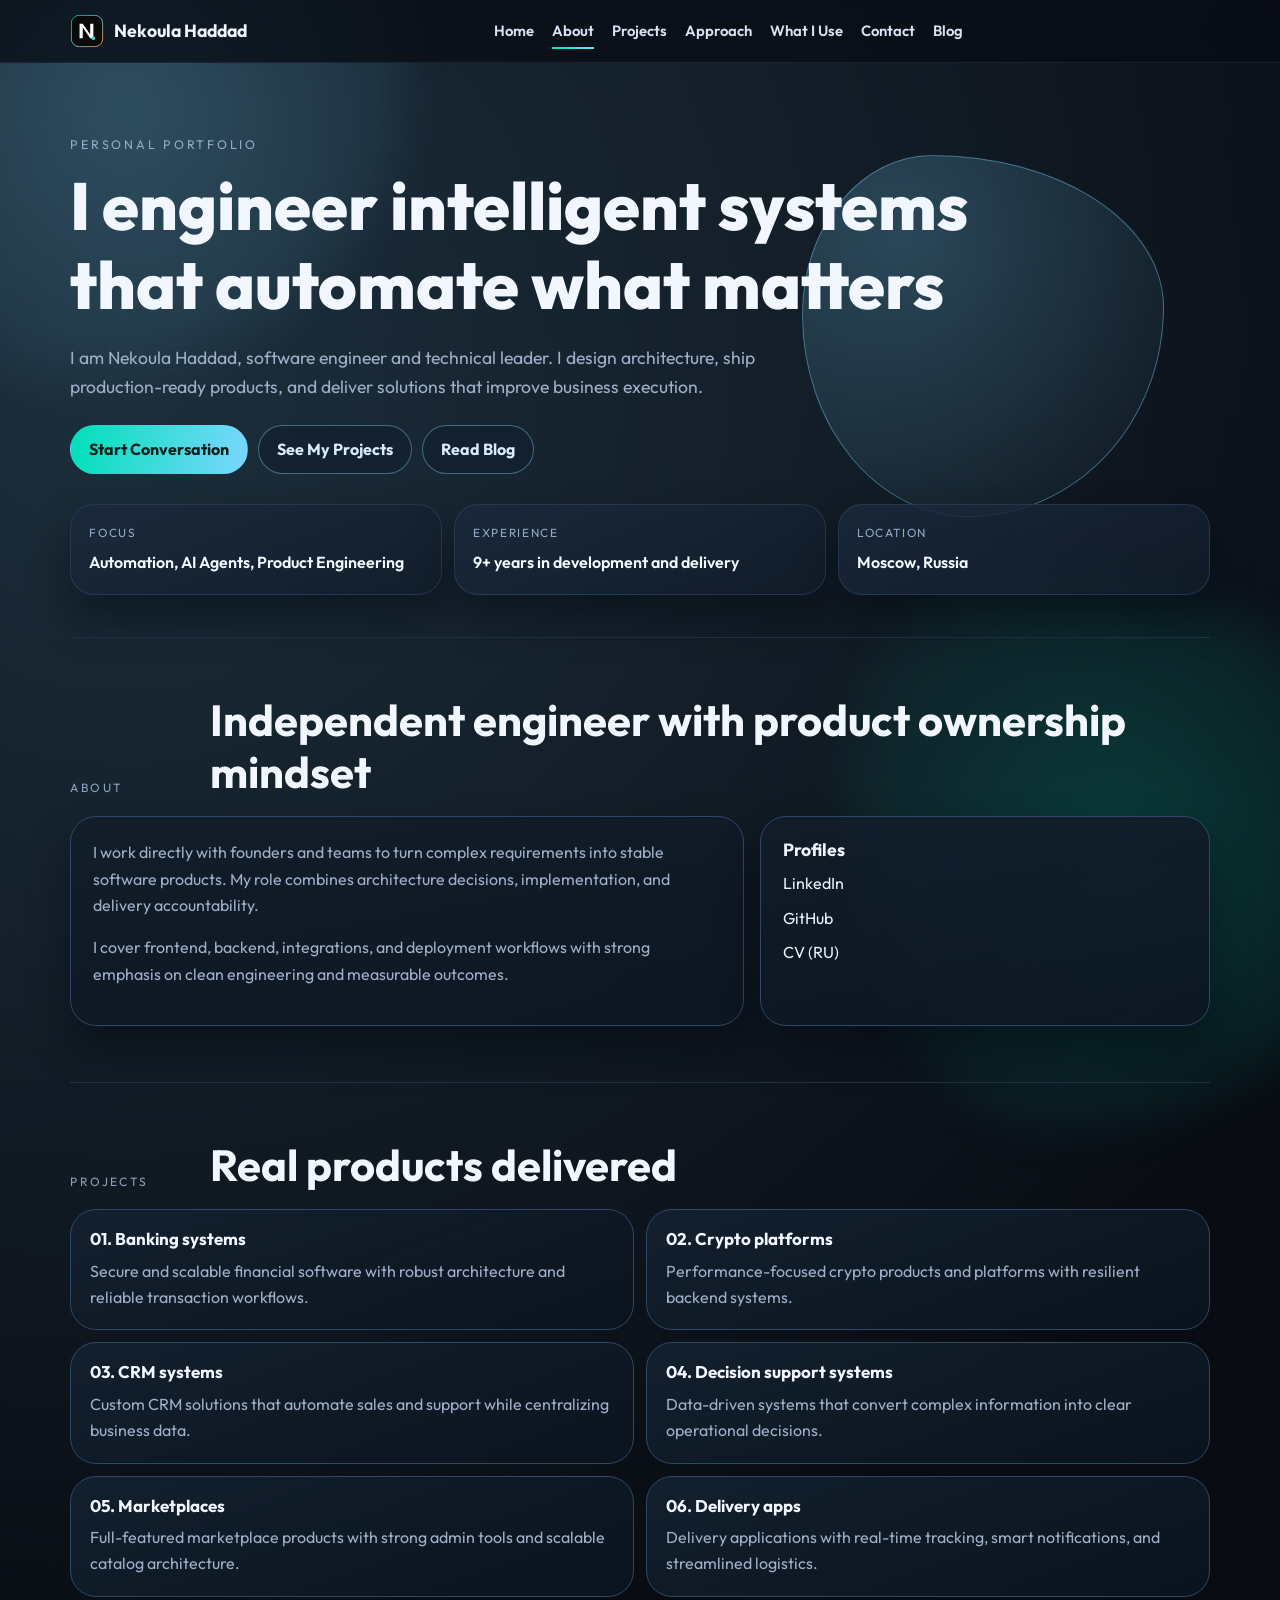
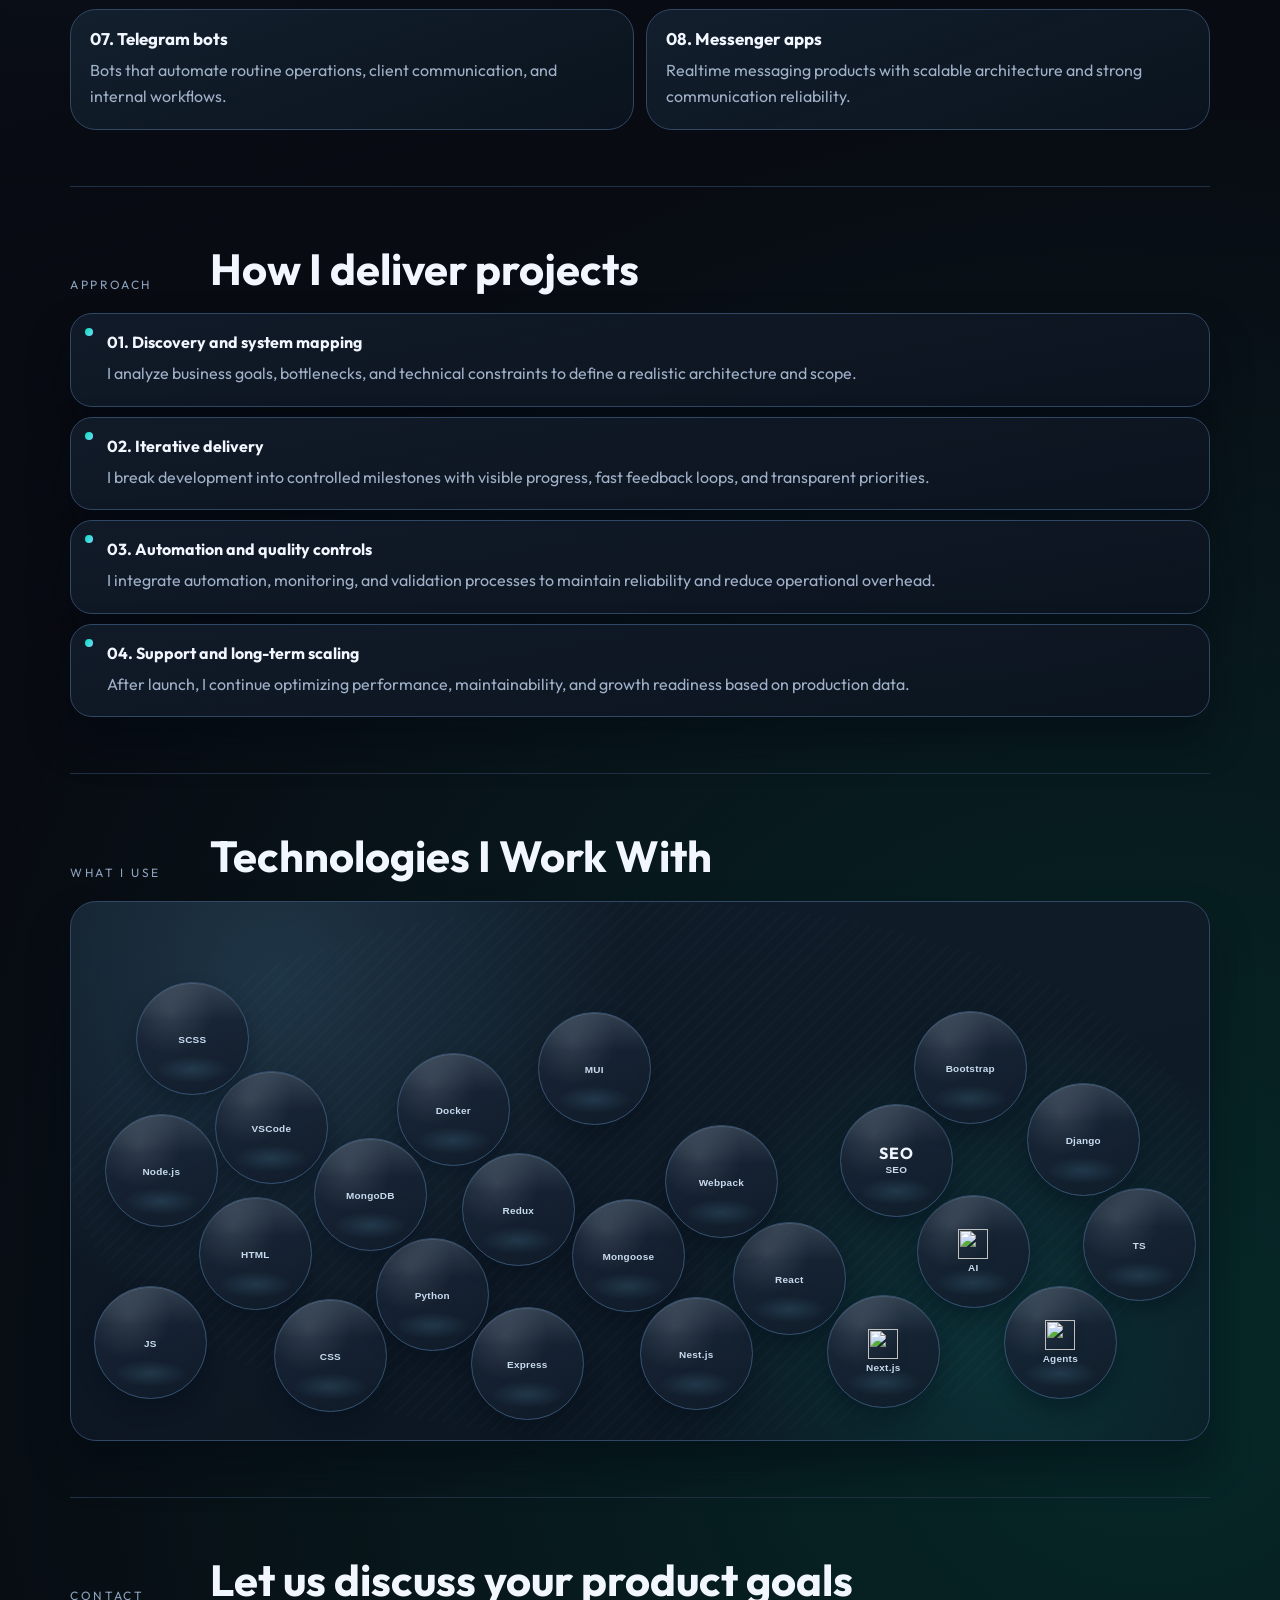
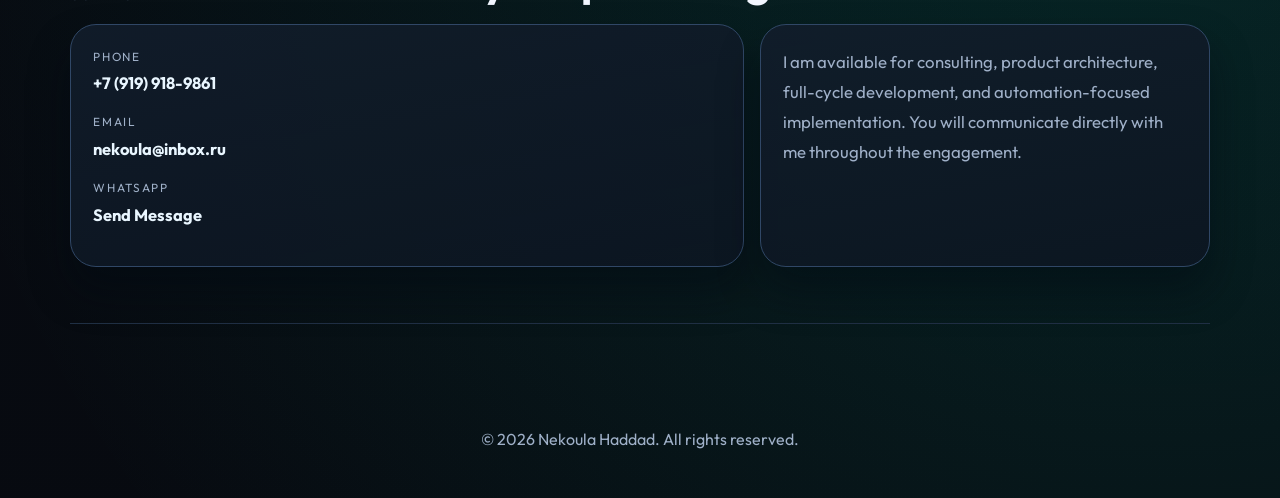
==== commit 383f01be: "fix" ====
--- a/index.html
+++ b/index.html
@@ -191,6 +191,7 @@
     <section id="stack-game" class="stack-game reveal">
       <div class="section-head stack-game-head">
         <p>What I Use</p>
+        <h2>Technologies I Work With</h2>
       </div>
 
       <div class="stack-arena" id="stack-game-board" aria-label="Draggable technologies playground">
--- a/assets/css/portfolio-modern.css
+++ b/assets/css/portfolio-modern.css
@@ -347,47 +347,47 @@
 .contact-grid a:hover { border-bottom-color: #e9f6ff; }
 
 .stack-game-head {
-  justify-items: center;
-  text-align: center;
-  margin-bottom: 16px;
+  margin-bottom: 18px;
 }
 
 .stack-arena {
   position: relative;
   min-height: 540px;
   border: 1px solid #304766;
-  border-radius: 30px;
+  border-radius: 26px;
   overflow: hidden;
+  box-shadow: var(--shadow);
   background:
-    radial-gradient(circle at 50% 56%, rgba(0, 224, 184, 0.2), rgba(0, 224, 184, 0) 44%),
-    radial-gradient(circle at 22% 18%, rgba(122, 215, 255, 0.18), rgba(122, 215, 255, 0) 36%),
-    radial-gradient(circle at 82% 22%, rgba(255, 184, 100, 0.12), rgba(255, 184, 100, 0) 36%),
-    linear-gradient(180deg, rgba(18, 30, 45, 0.95) 0%, rgba(13, 23, 35, 0.97) 55%, rgba(10, 17, 27, 0.99) 100%);
+    radial-gradient(circle at 18% 14%, rgba(122, 215, 255, 0.14), rgba(122, 215, 255, 0) 34%),
+    radial-gradient(circle at 82% 86%, rgba(0, 224, 184, 0.12), rgba(0, 224, 184, 0) 34%),
+    linear-gradient(170deg, rgba(18, 29, 43, 0.9), rgba(13, 22, 34, 0.88));
 }
 
 .stack-arena::before {
   content: "";
   position: absolute;
-  left: 50%;
-  bottom: -22%;
-  width: min(66vw, 680px);
-  height: min(66vw, 680px);
-  transform: translateX(-50%);
+  inset: 0;
   border-radius: 50%;
-  background: radial-gradient(circle, rgba(122, 215, 255, 0.35), rgba(122, 215, 255, 0));
+  background:
+    repeating-linear-gradient(
+      135deg,
+      rgba(122, 215, 255, 0.02) 0,
+      rgba(122, 215, 255, 0.02) 2px,
+      rgba(122, 215, 255, 0) 2px,
+      rgba(122, 215, 255, 0) 10px
+    );
   pointer-events: none;
 }
 
 .stack-bubble {
-  --bubble-accent: rgba(122, 215, 255, 0.5);
   position: absolute;
   width: clamp(88px, 8.8vw, 118px);
   aspect-ratio: 1;
   border-radius: 50%;
-  border: 1px solid rgba(122, 215, 255, 0.28);
+  border: 1px solid #365272;
   background:
-    linear-gradient(150deg, rgba(36, 58, 82, 0.62), rgba(15, 27, 41, 0.78));
-  backdrop-filter: blur(8px);
+    radial-gradient(circle at 30% 26%, rgba(235, 247, 255, 0.12), rgba(235, 247, 255, 0) 38%),
+    linear-gradient(160deg, rgba(27, 41, 60, 0.9), rgba(17, 28, 42, 0.86));
   color: #f6f8ff;
   font-size: clamp(0.86rem, 1.2vw, 1.04rem);
   font-weight: 700;
@@ -402,26 +402,21 @@
   gap: 3px;
   transform-origin: center;
   box-shadow:
-    0 10px 18px rgba(3, 12, 22, 0.28),
-    inset 0 1px 0 rgba(227, 245, 255, 0.2);
+    0 10px 18px rgba(3, 12, 22, 0.34),
+    inset 0 1px 0 rgba(227, 245, 255, 0.12);
   transition: box-shadow .2s ease, border-color .2s ease, filter .2s ease, transform .2s ease, background .2s ease;
   contain: layout paint;
   will-change: left, top, transform;
   overflow: hidden;
 }
 
-.stack-bubble:nth-child(3n+1) { --bubble-accent: rgba(0, 224, 184, 0.55); }
-.stack-bubble:nth-child(3n+2) { --bubble-accent: rgba(122, 215, 255, 0.55); }
-.stack-bubble:nth-child(3n) { --bubble-accent: rgba(255, 184, 100, 0.5); }
-
 .stack-bubble::before {
   content: "";
   position: absolute;
   inset: 0;
   border-radius: inherit;
   background:
-    linear-gradient(180deg, rgba(235, 249, 255, 0.18), rgba(235, 249, 255, 0) 34%),
-    radial-gradient(circle at 85% 18%, color-mix(in srgb, var(--bubble-accent) 62%, transparent), transparent 42%);
+    linear-gradient(180deg, rgba(235, 249, 255, 0.13), rgba(235, 249, 255, 0) 34%);
   pointer-events: none;
 }
 
@@ -431,29 +426,29 @@
   inset: auto 16% 10% 16%;
   height: 24%;
   border-radius: inherit;
-  background: radial-gradient(ellipse at center, color-mix(in srgb, var(--bubble-accent) 52%, transparent), transparent 70%);
+  background: radial-gradient(ellipse at center, rgba(122, 215, 255, 0.28), rgba(122, 215, 255, 0) 70%);
   pointer-events: none;
-  opacity: 0.7;
+  opacity: 0.5;
   transition: opacity .2s ease;
 }
 
 .stack-bubble:hover {
-  filter: brightness(1.08);
+  filter: brightness(1.06);
   transform: translateY(-2px);
-  border-color: color-mix(in srgb, var(--bubble-accent) 78%, #d9f1ff 22%);
-  background: linear-gradient(150deg, rgba(43, 68, 94, 0.72), rgba(17, 31, 47, 0.85));
+  border-color: #7ad7ff8d;
+  background: linear-gradient(160deg, rgba(31, 48, 70, 0.92), rgba(19, 33, 49, 0.9));
   box-shadow:
-    0 14px 24px rgba(4, 11, 20, 0.34),
-    inset 0 1px 0 rgba(233, 246, 255, 0.24);
+    0 14px 24px rgba(4, 11, 20, 0.38),
+    inset 0 1px 0 rgba(233, 246, 255, 0.16);
 }
 
 .stack-bubble.is-dragging {
   cursor: grabbing;
   transform: scale(1.04);
   box-shadow:
-    0 20px 34px rgba(3, 10, 18, 0.44),
-    0 0 0 2px color-mix(in srgb, var(--bubble-accent) 36%, transparent);
-  border-color: color-mix(in srgb, var(--bubble-accent) 86%, #e9f7ff 14%);
+    0 20px 34px rgba(3, 10, 18, 0.5),
+    0 0 0 2px rgba(122, 215, 255, 0.14);
+  border-color: rgba(122, 215, 255, 0.82);
   z-index: 10;
 }
 
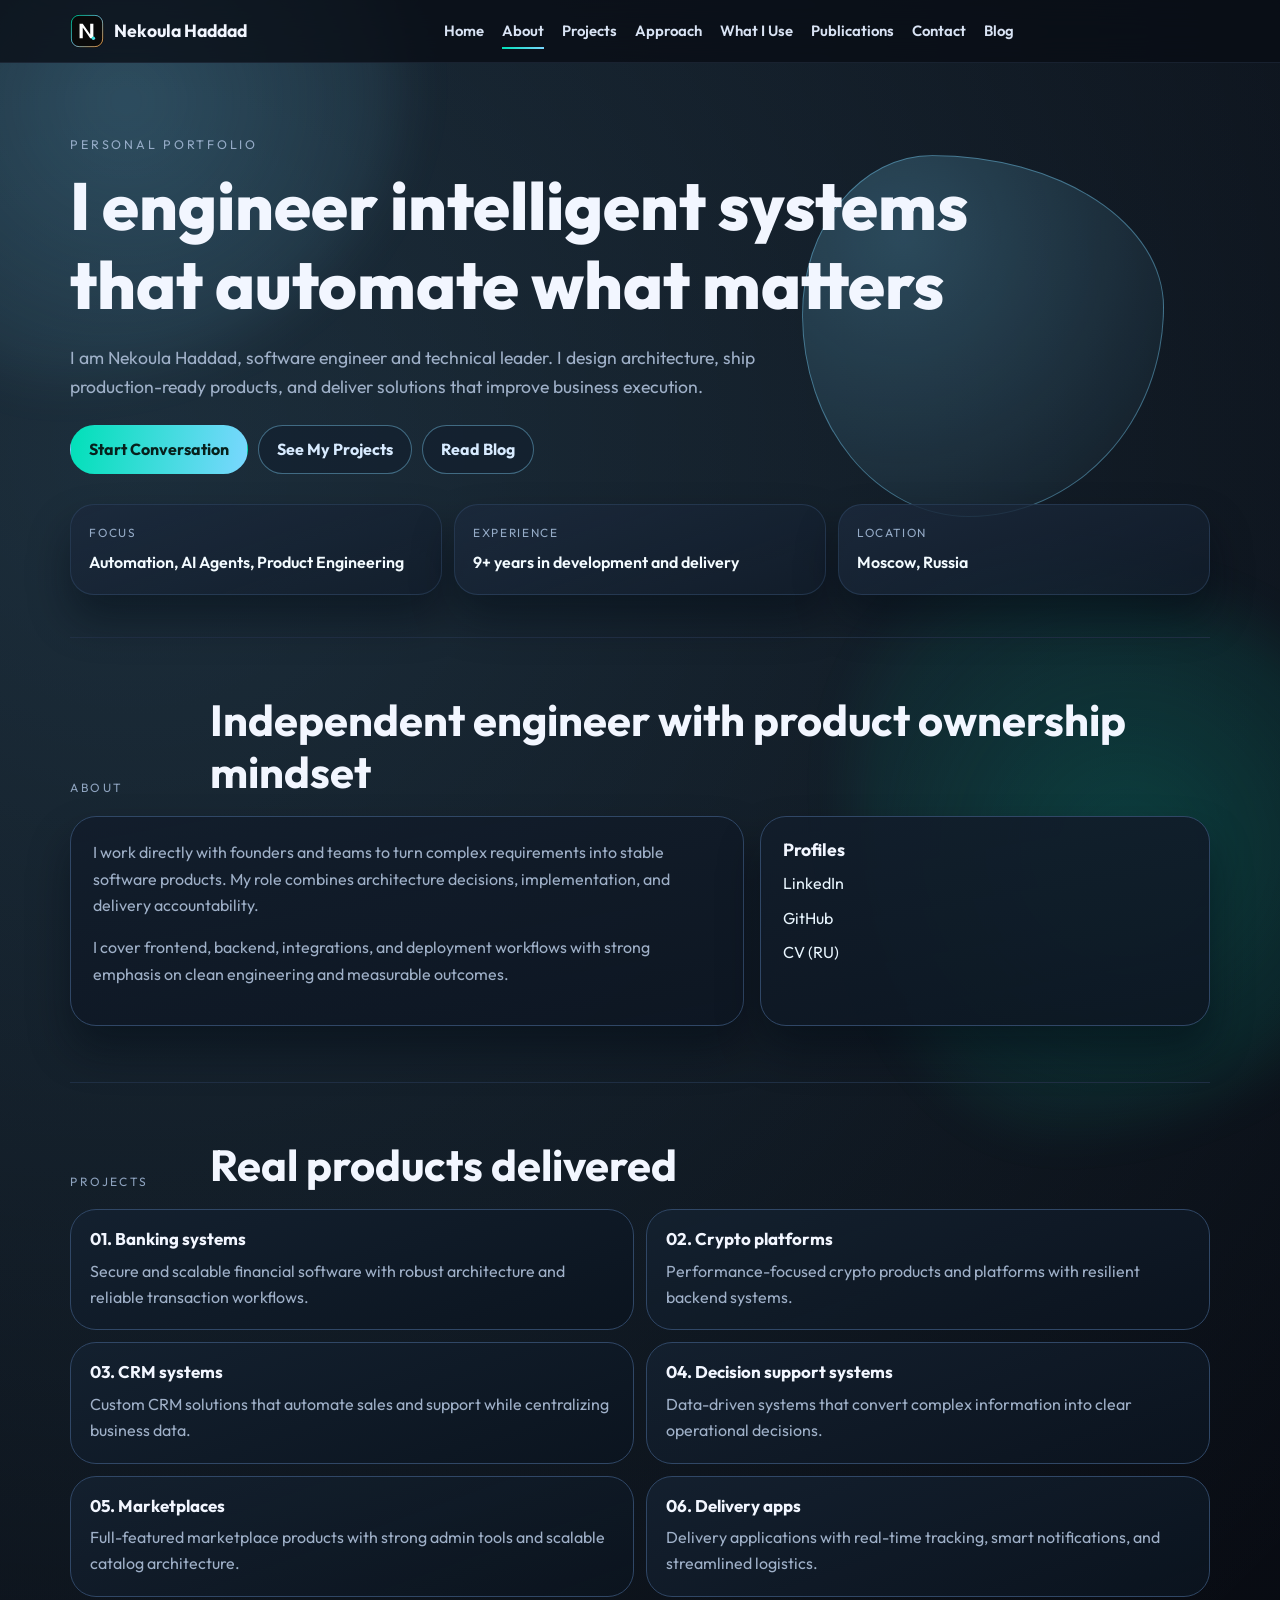
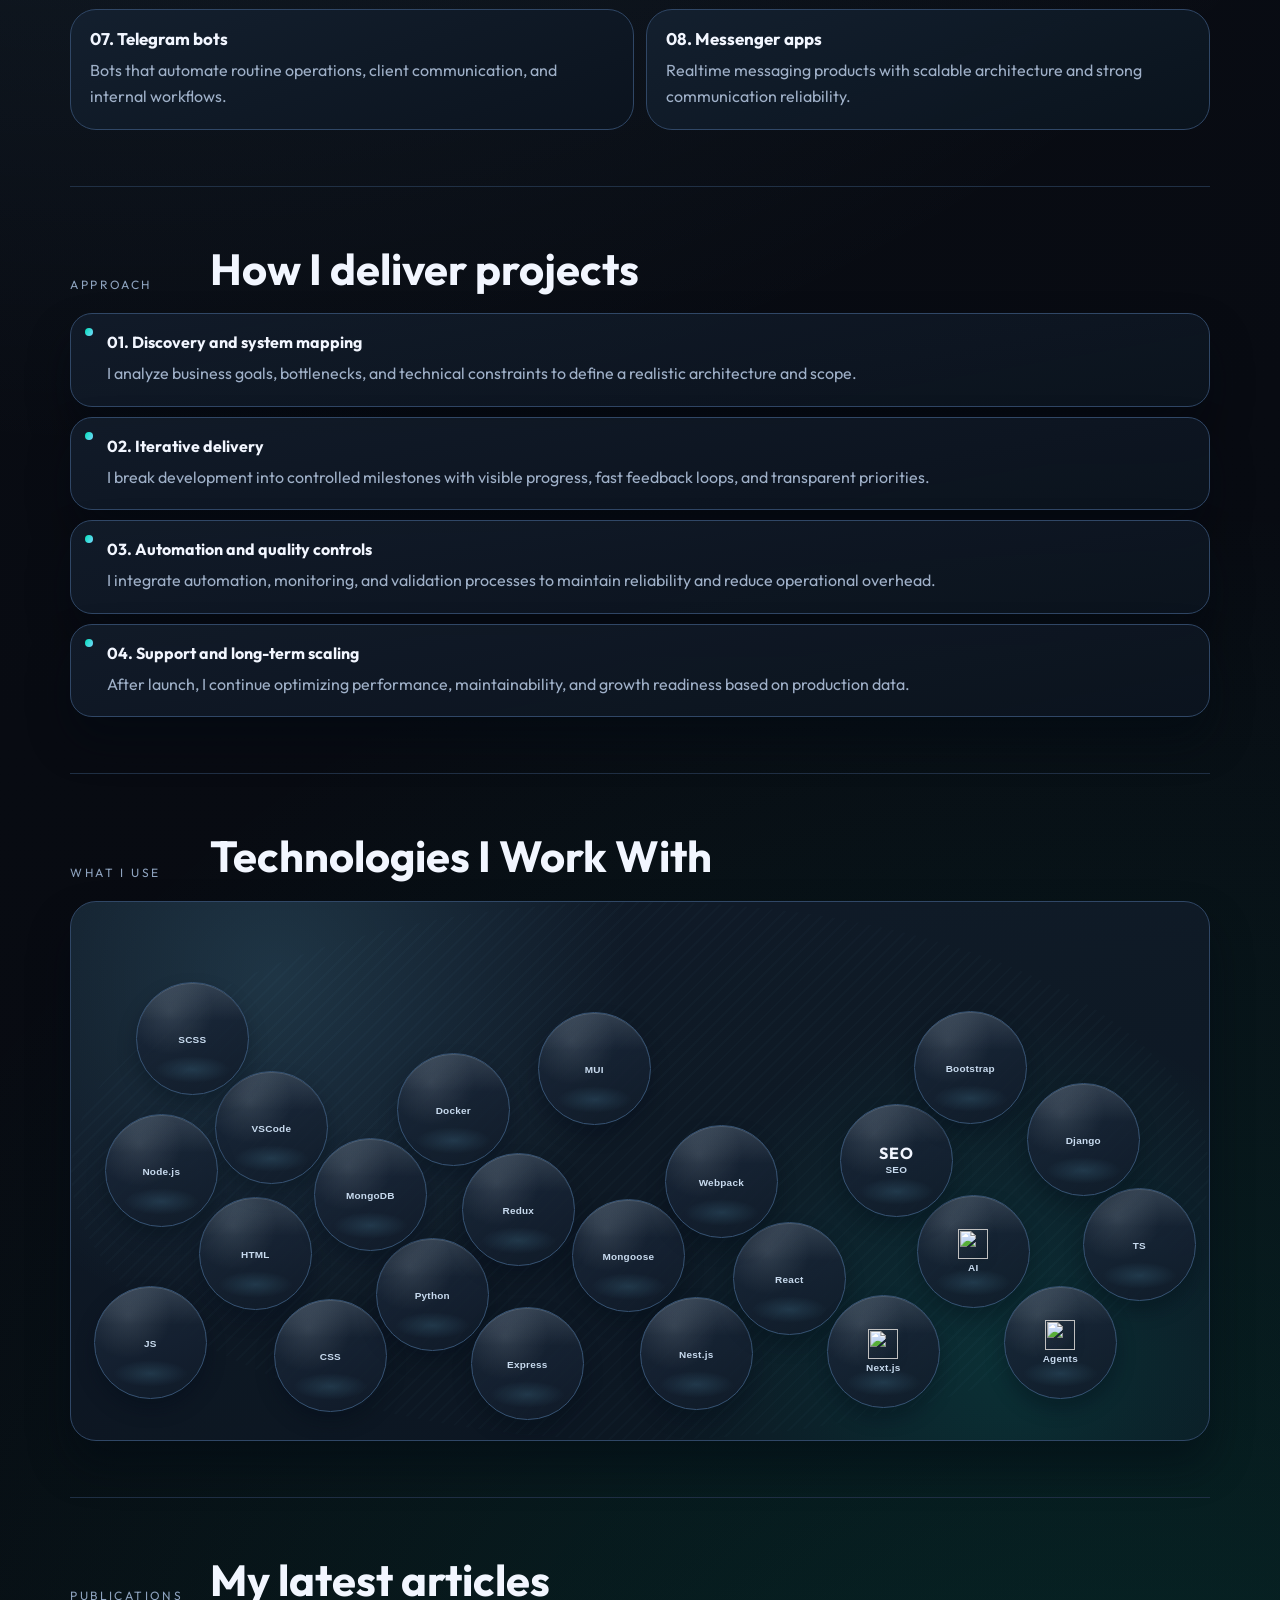
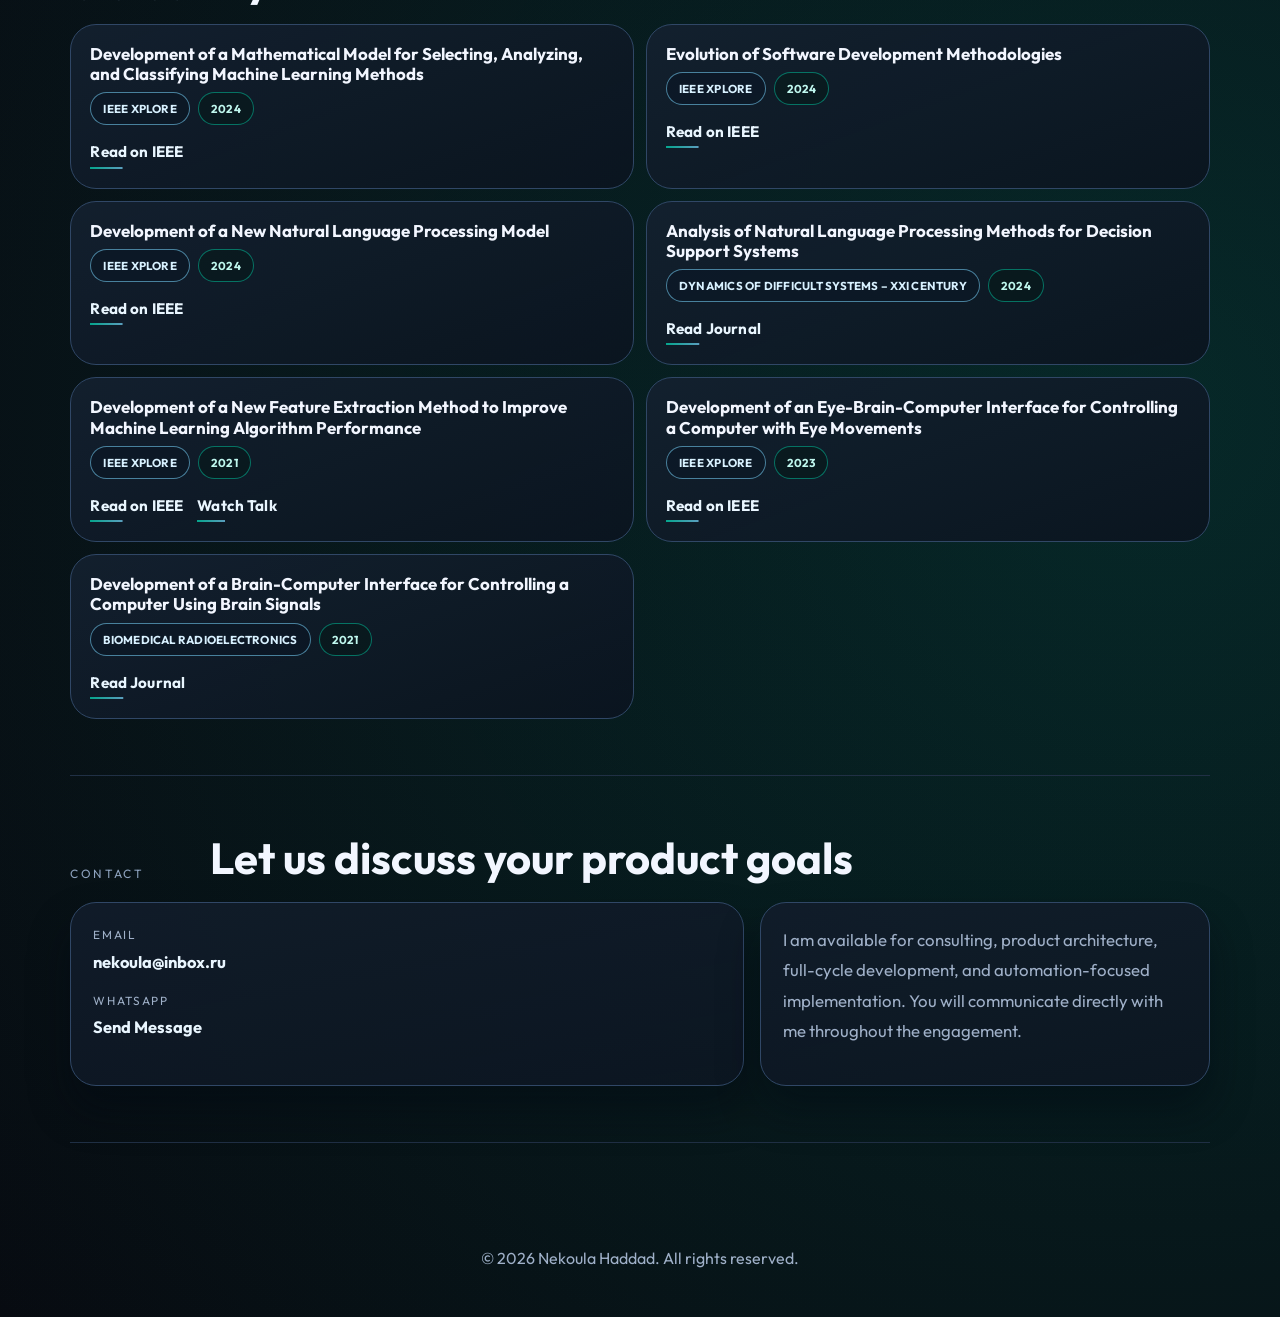
==== commit 0ea18eca: "fix" ====
--- a/index.html
+++ b/index.html
@@ -66,6 +66,7 @@
       <a href="#projects">Projects</a>
       <a href="#approach">Approach</a>
       <a href="#stack-game">What I Use</a>
+      <a href="#publications">Publications</a>
       <a href="#contact">Contact</a>
       <a href="blog.html">Blog</a>
     </nav>
@@ -221,6 +222,75 @@
       </div>
     </section>
 
+    <section id="publications" class="publications reveal">
+      <div class="section-head">
+        <p>Publications</p>
+        <h2>My latest articles</h2>
+      </div>
+
+      <div class="project-list">
+        <article>
+          <h3>Development of a Mathematical Model for Selecting, Analyzing, and Classifying Machine Learning Methods</h3>
+          <div class="pub-meta">
+            <span class="badge badge-journal">IEEE Xplore</span>
+            <span class="badge badge-year">2024</span>
+          </div>
+          <p><a class="pub-link" href="https://ieeexplore.ieee.org/document/10971109" target="_blank" rel="noopener">Read on IEEE</a></p>
+        </article>
+        <article>
+          <h3>Evolution of Software Development Methodologies</h3>
+          <div class="pub-meta">
+            <span class="badge badge-journal">IEEE Xplore</span>
+            <span class="badge badge-year">2024</span>
+          </div>
+          <p><a class="pub-link" href="https://ieeexplore.ieee.org/document/10970991" target="_blank" rel="noopener">Read on IEEE</a></p>
+        </article>
+        <article>
+          <h3>Development of a New Natural Language Processing Model</h3>
+          <div class="pub-meta">
+            <span class="badge badge-journal">IEEE Xplore</span>
+            <span class="badge badge-year">2024</span>
+          </div>
+          <p><a class="pub-link" href="https://ieeexplore.ieee.org/document/10479914" target="_blank" rel="noopener">Read on IEEE</a></p>
+        </article>
+        <article>
+          <h3>Analysis of Natural Language Processing Methods for Decision Support Systems</h3>
+          <div class="pub-meta">
+            <span class="badge badge-journal">Dynamics of Difficult Systems – XXI Century</span>
+            <span class="badge badge-year">2024</span>
+          </div>
+          <p><a class="pub-link" href="http://radiotec.ru/ru/journal/Dynamics_of_Difficult_Systems%E2%80%93XXI_century/number/2024-4/article/24675" target="_blank" rel="noopener">Read Journal</a></p>
+        </article>
+        <article>
+          <h3>Development of a New Feature Extraction Method to Improve Machine Learning Algorithm Performance</h3>
+          <div class="pub-meta">
+            <span class="badge badge-journal">IEEE Xplore</span>
+            <span class="badge badge-year">2021</span>
+          </div>
+          <p>
+            <a class="pub-link" href="https://ieeexplore.ieee.org/document/9454995" target="_blank" rel="noopener">Read on IEEE</a>
+            <a class="pub-link" href="https://youtu.be/J84sjKthGas?t=9741" target="_blank" rel="noopener">Watch Talk</a>
+          </p>
+        </article>
+        <article>
+          <h3>Development of an Eye-Brain-Computer Interface for Controlling a Computer with Eye Movements</h3>
+          <div class="pub-meta">
+            <span class="badge badge-journal">IEEE Xplore</span>
+            <span class="badge badge-year">2023</span>
+          </div>
+          <p><a class="pub-link" href="https://ieeexplore.ieee.org/document/10086838/" target="_blank" rel="noopener">Read on IEEE</a></p>
+        </article>
+        <article>
+          <h3>Development of a Brain-Computer Interface for Controlling a Computer Using Brain Signals</h3>
+          <div class="pub-meta">
+            <span class="badge badge-journal">Biomedical Radioelectronics</span>
+            <span class="badge badge-year">2021</span>
+          </div>
+          <p><a class="pub-link" href="http://radiotec.ru/ru/journal/Biomedical_Radioelectronics/number/2021-5/article/20479" target="_blank" rel="noopener">Read Journal</a></p>
+        </article>
+      </div>
+    </section>
+
     <section id="contact" class="contact reveal">
       <div class="section-head">
         <p>Contact</p>
@@ -229,8 +299,8 @@
 
       <div class="contact-grid">
         <article>
-          <p class="contact-label">Phone</p>
-          <a href="tel:+79199189861">+7 (919) 918-9861</a>
+          <!-- <p class="contact-label">Phone</p>
+          <a href="tel:+79199189861">+7 (919) 918-9861</a> -->
           <p class="contact-label">Email</p>
           <a href="mailto:nekoula@inbox.ru">nekoula@inbox.ru</a>
           <p class="contact-label">WhatsApp</p>
--- a/assets/css/portfolio-modern.css
+++ b/assets/css/portfolio-modern.css
@@ -289,6 +289,7 @@
 .stack-game,
 .projects,
 .approach,
+.publications,
 .contact {
   padding: 56px 0;
   border-bottom: 1px solid #203045;
@@ -545,6 +546,83 @@
 .project-list h3 { font-size: 1.06rem; }
 .project-list p { margin: 8px 0 0; color: var(--muted); }
 
+.publications .project-list p {
+  margin-top: 14px;
+  color: var(--muted);
+  display: flex;
+  flex-wrap: wrap;
+  gap: 14px;
+  align-items: center;
+}
+
+.pub-meta {
+  display: flex;
+  flex-wrap: wrap;
+  gap: 8px;
+  margin-top: 8px;
+}
+
+.badge {
+  display: inline-flex;
+  align-items: center;
+  gap: 6px;
+  padding: 6px 12px;
+  border-radius: 999px;
+  font-size: 0.72rem;
+  font-weight: 700;
+  letter-spacing: 0.02em;
+  text-transform: uppercase;
+  border: 1px solid rgba(122, 215, 255, 0.35);
+  color: #dbeaff;
+  background: rgba(15, 25, 38, 0.55);
+}
+
+.badge-year {
+  border-color: rgba(0, 224, 184, 0.45);
+  color: #bff7ee;
+  background: rgba(7, 26, 24, 0.55);
+}
+
+.badge-journal {
+  border-color: rgba(122, 215, 255, 0.55);
+  color: #d8f1ff;
+  background: rgba(12, 24, 38, 0.65);
+}
+
+.publications .project-list .pub-link {
+  position: relative;
+  text-decoration: none;
+  font-weight: 700;
+  font-size: 0.95rem;
+  letter-spacing: 0.01em;
+  color: #e9f6ff;
+  padding-bottom: 4px;
+  transition: color .2s ease;
+}
+
+.publications .project-list .pub-link::after {
+  content: "";
+  position: absolute;
+  left: 0;
+  bottom: 0;
+  height: 2px;
+  width: 100%;
+  background: linear-gradient(90deg, var(--accent-a), var(--accent-b));
+  transform-origin: left;
+  transform: scaleX(0.35);
+  opacity: 0.7;
+  transition: transform .2s ease, opacity .2s ease;
+}
+
+.publications .project-list .pub-link:hover {
+  color: #f2fbff;
+}
+
+.publications .project-list .pub-link:hover::after {
+  transform: scaleX(1);
+  opacity: 1;
+}
+
 .timeline { display: grid; gap: 10px; }
 
 .timeline article {
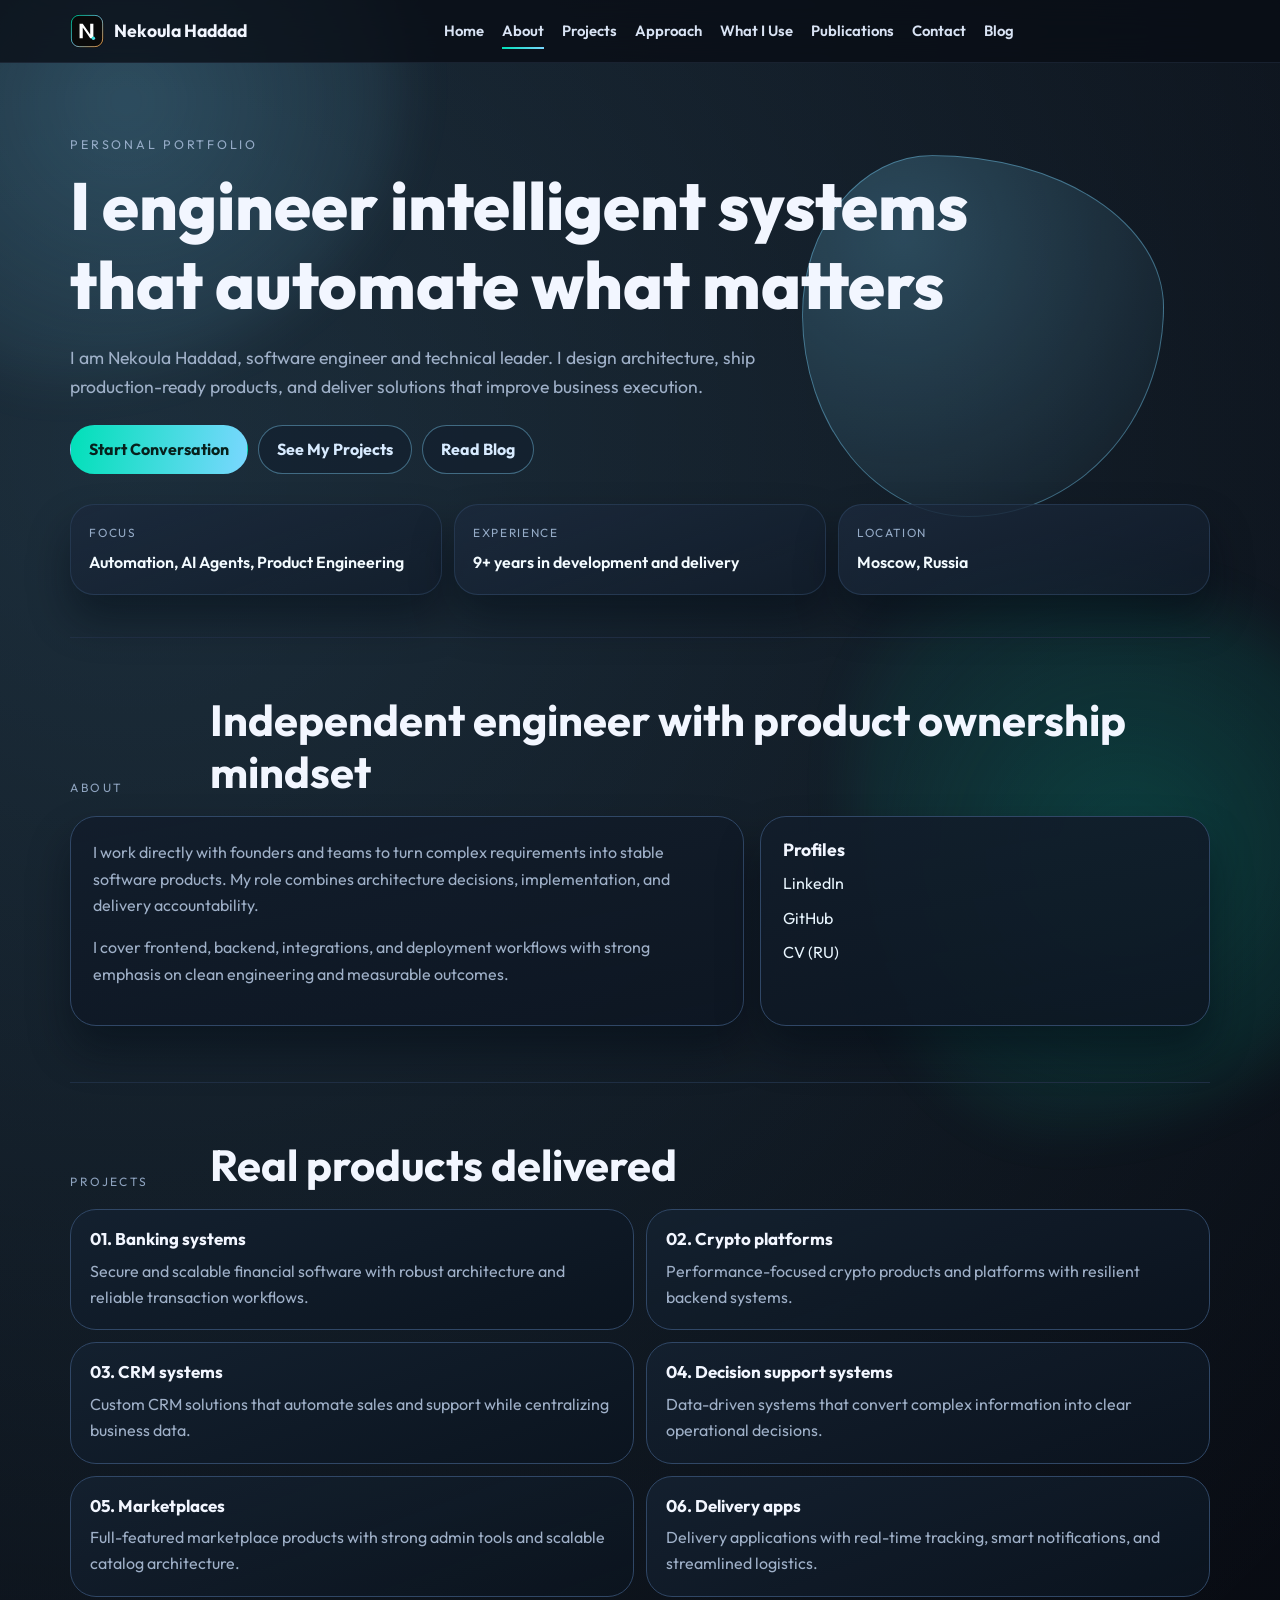
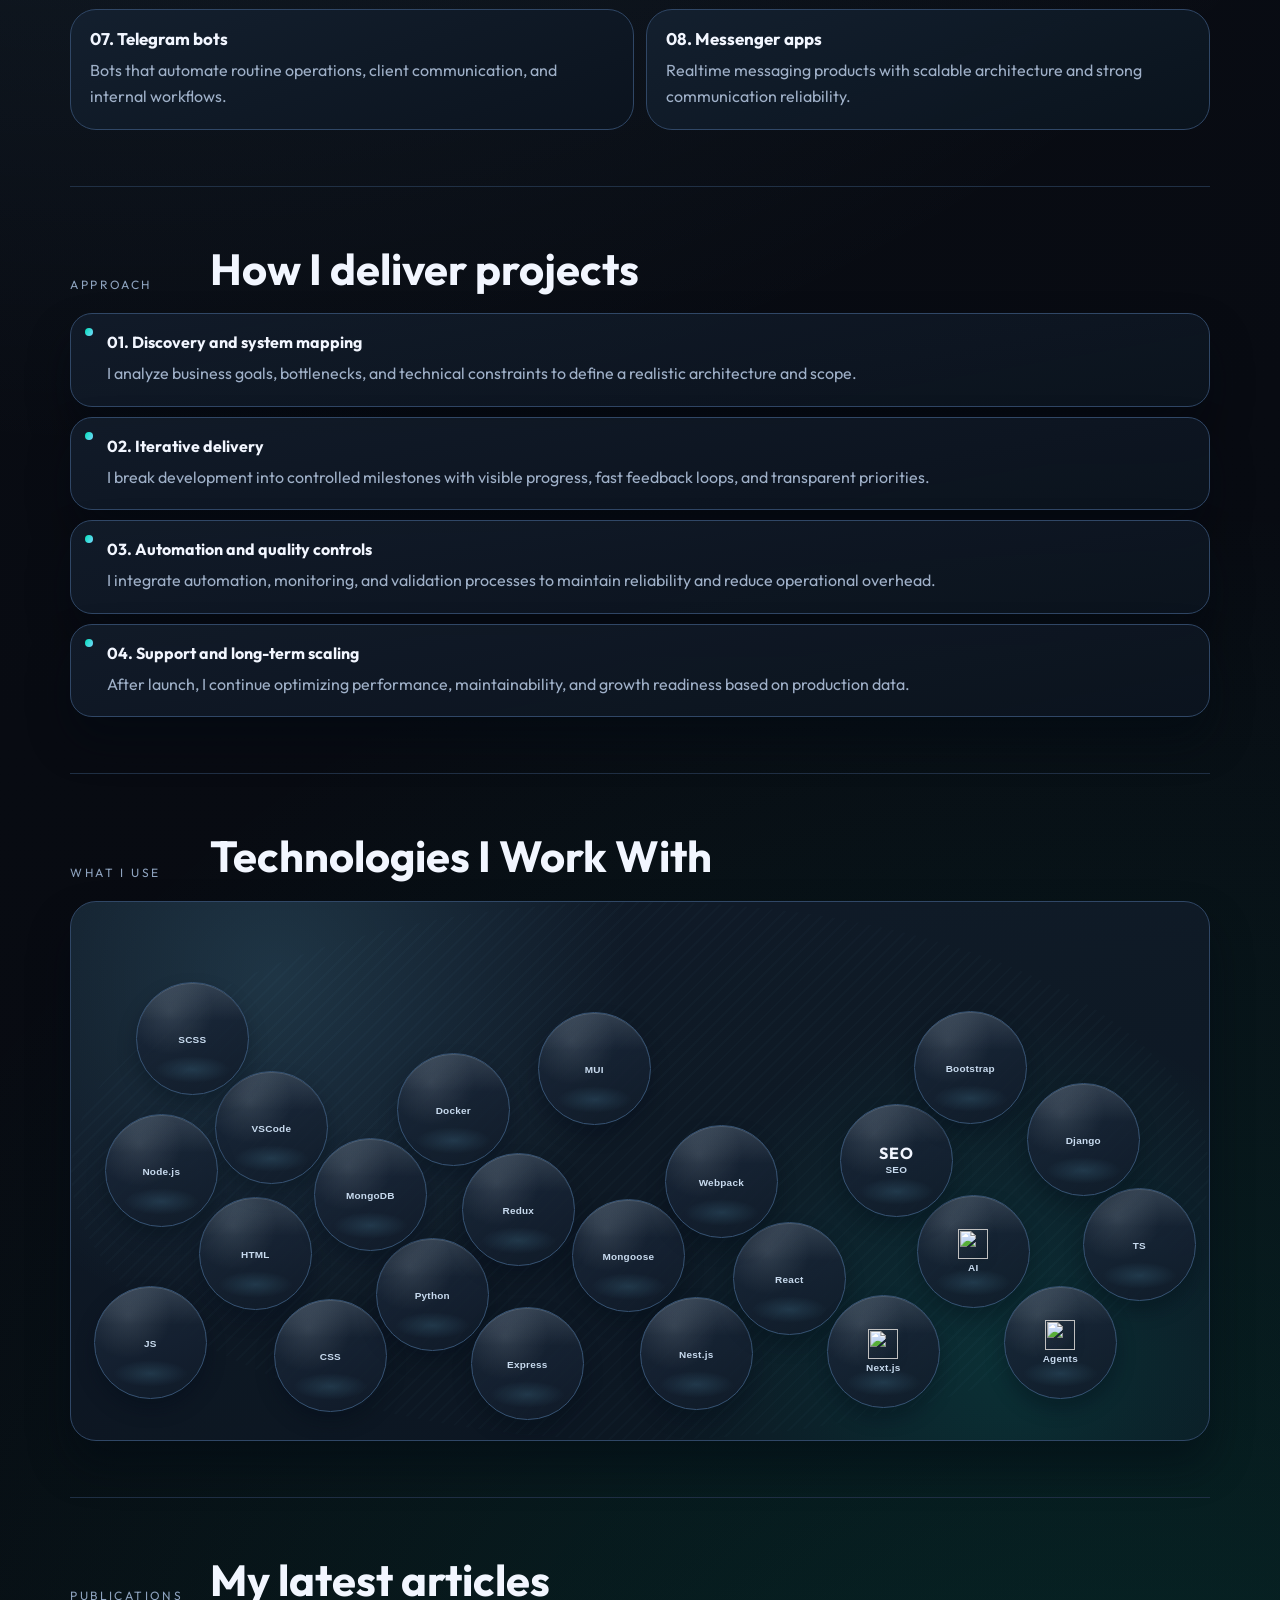
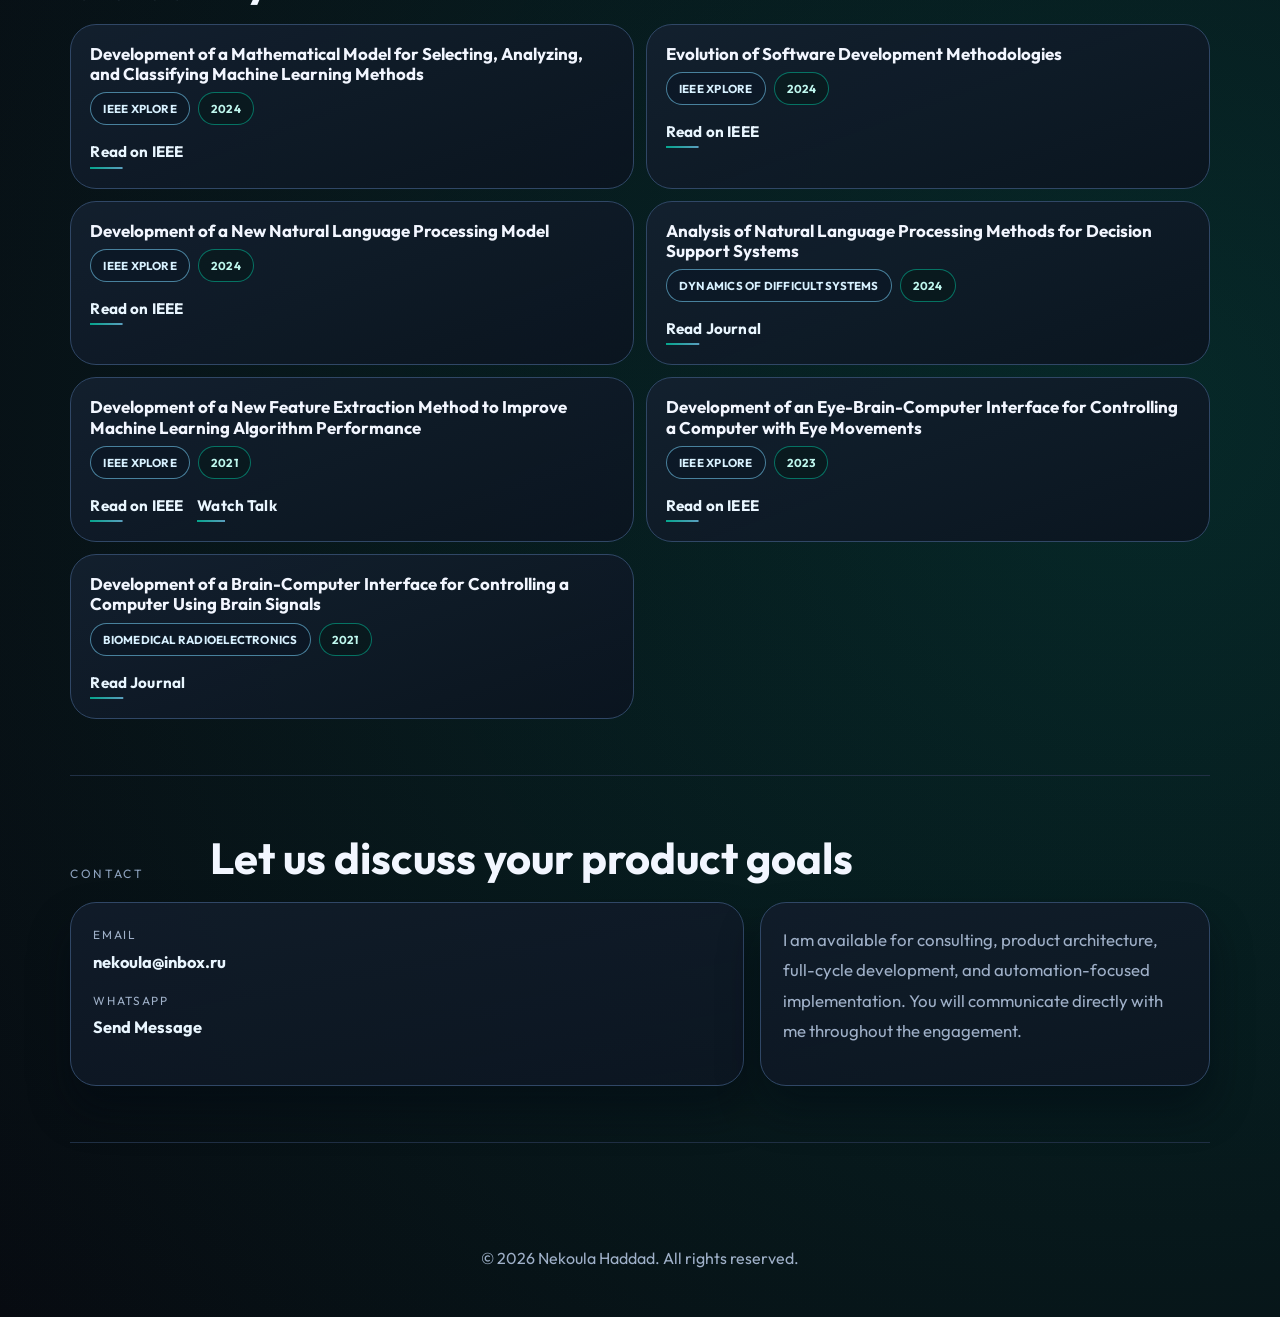
==== commit 5e6b8328: "fix" ====
--- a/index.html
+++ b/index.html
@@ -256,7 +256,7 @@
         <article>
           <h3>Analysis of Natural Language Processing Methods for Decision Support Systems</h3>
           <div class="pub-meta">
-            <span class="badge badge-journal">Dynamics of Difficult Systems – XXI Century</span>
+            <span class="badge badge-journal">Dynamics of Difficult Systems</span>
             <span class="badge badge-year">2024</span>
           </div>
           <p><a class="pub-link" href="http://radiotec.ru/ru/journal/Dynamics_of_Difficult_Systems%E2%80%93XXI_century/number/2024-4/article/24675" target="_blank" rel="noopener">Read Journal</a></p>
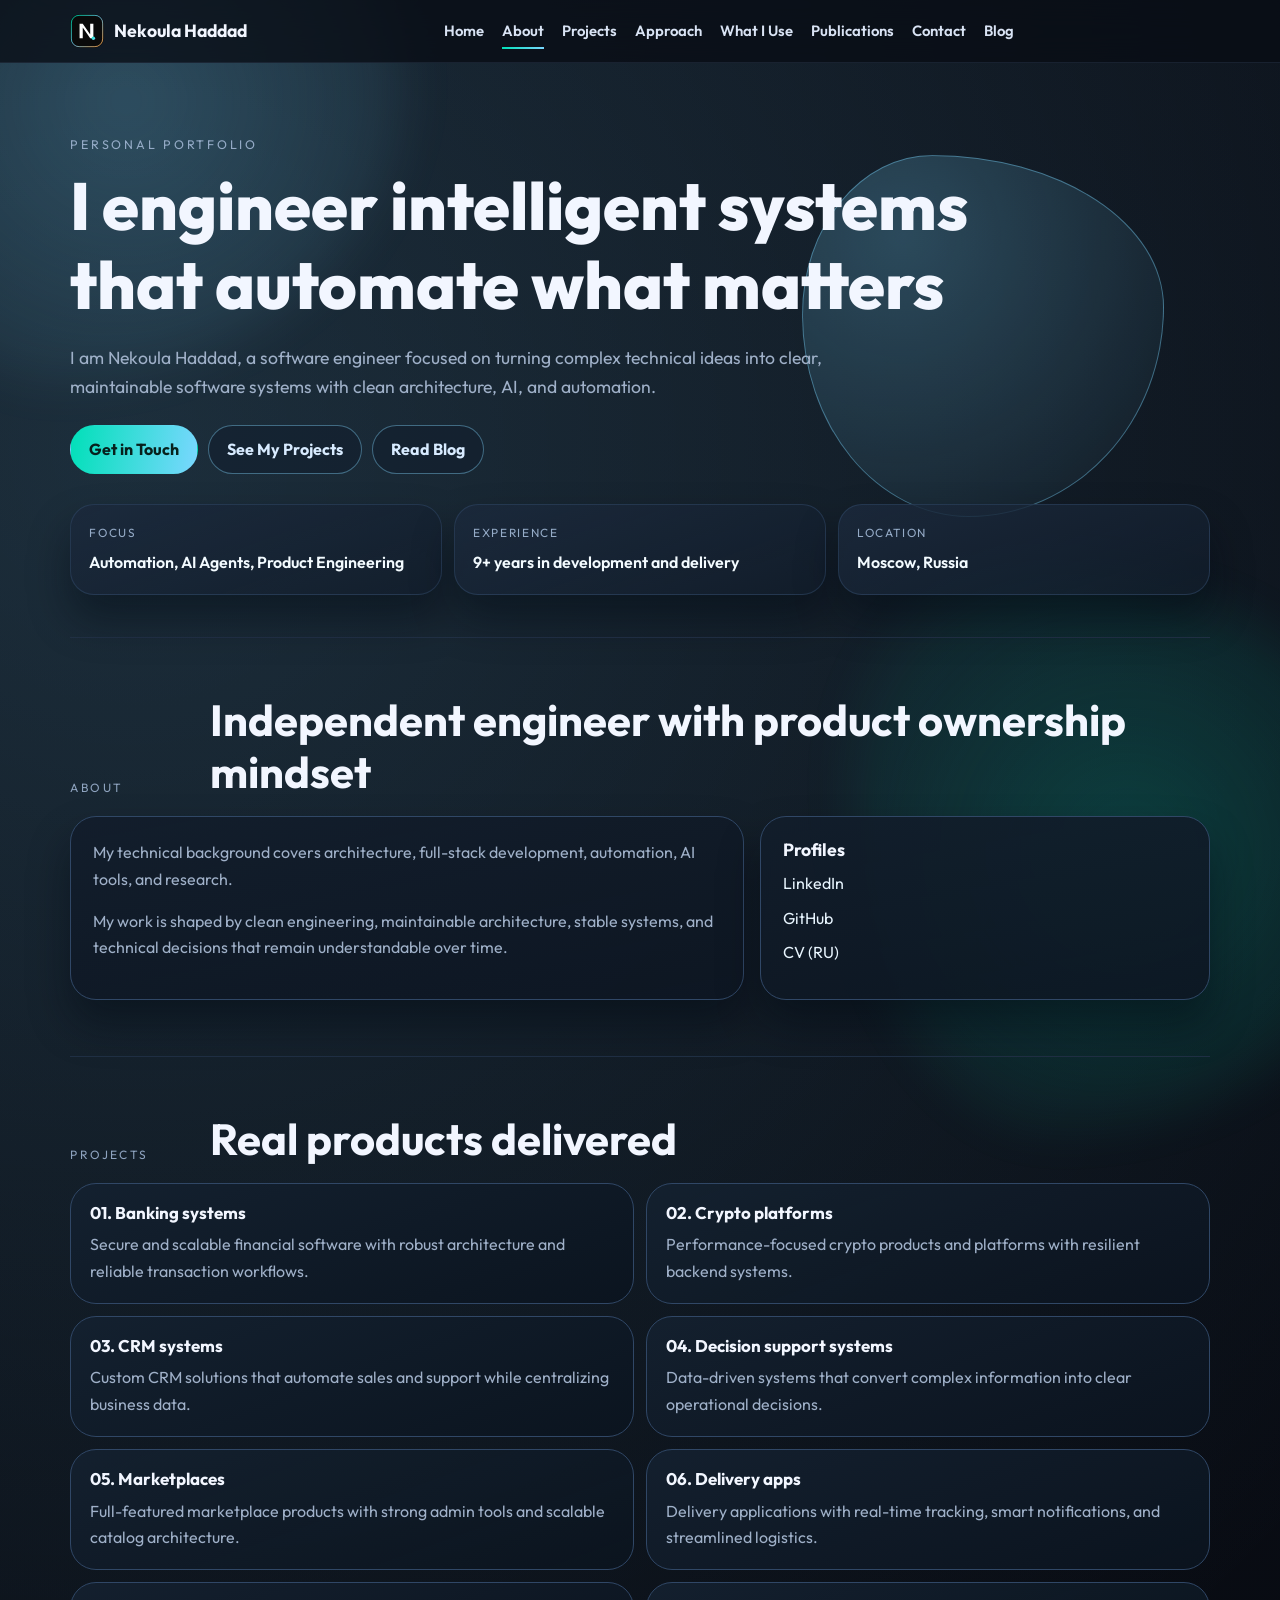
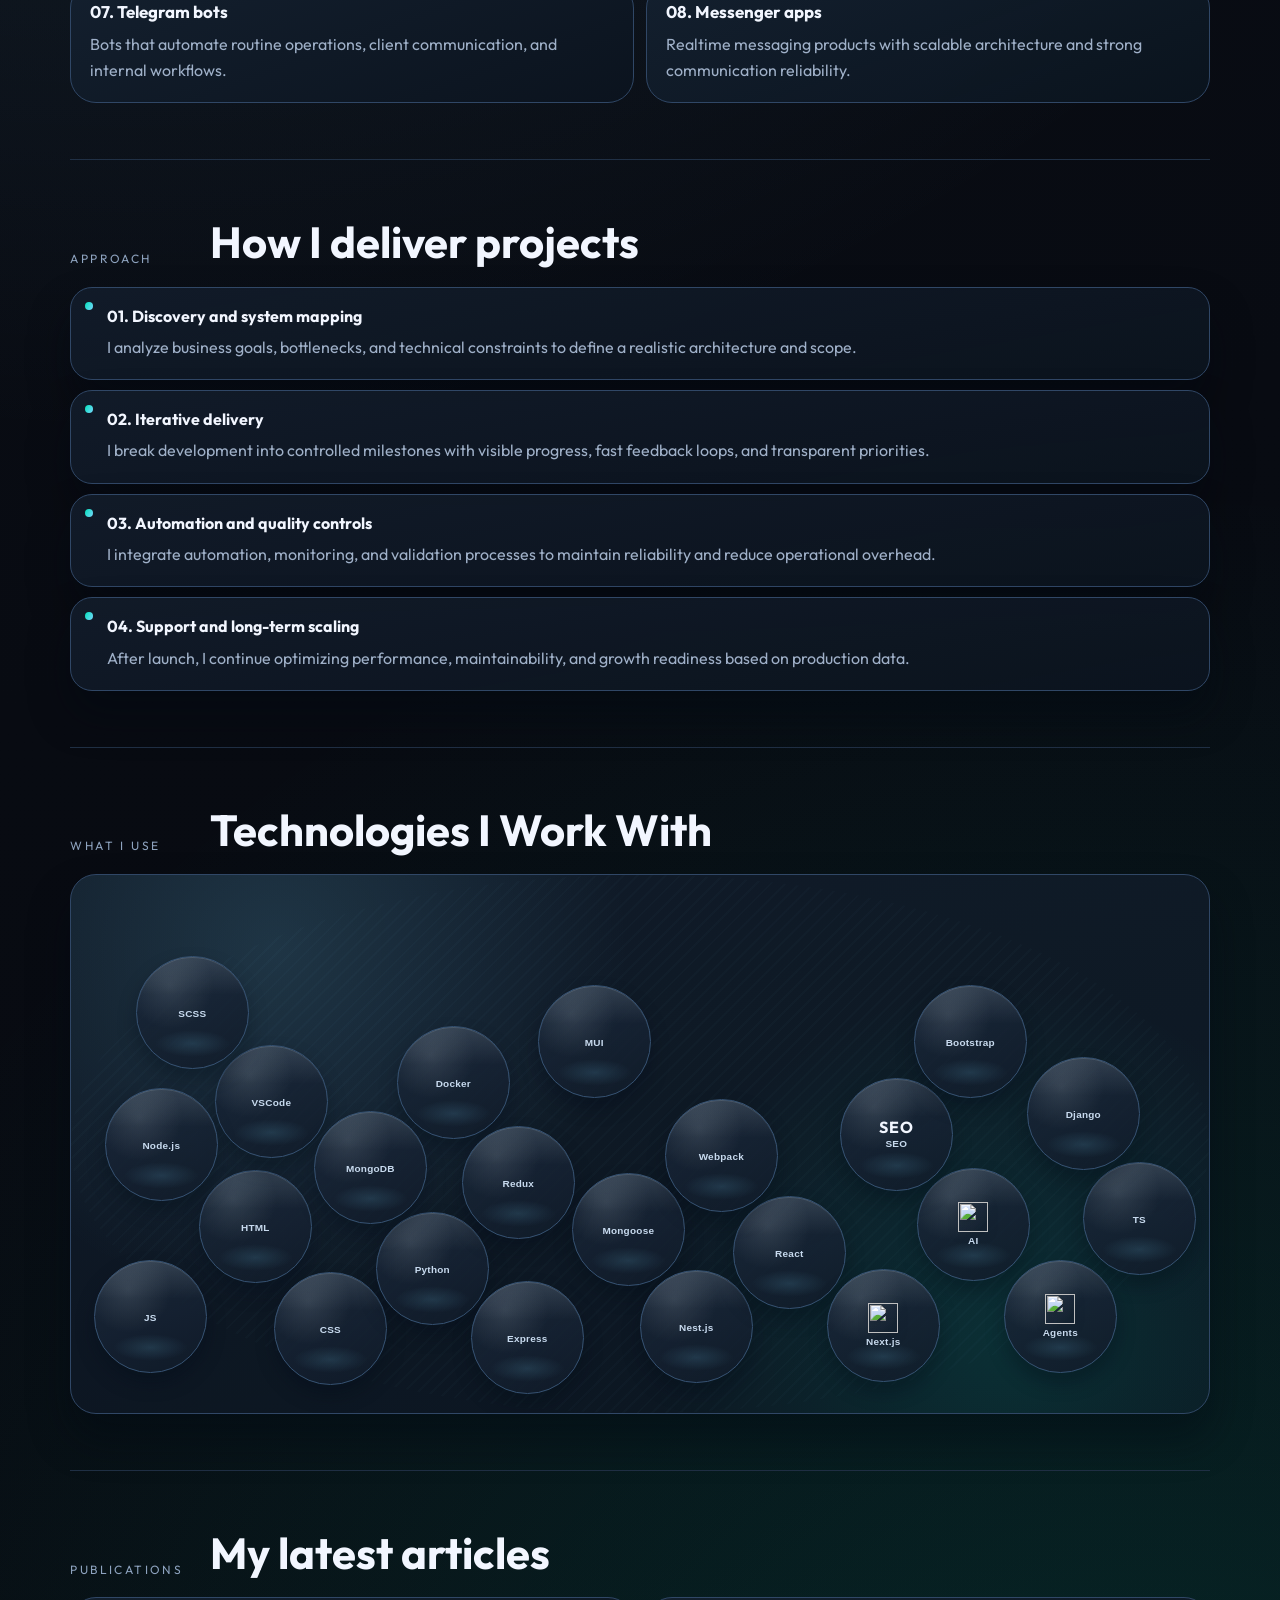
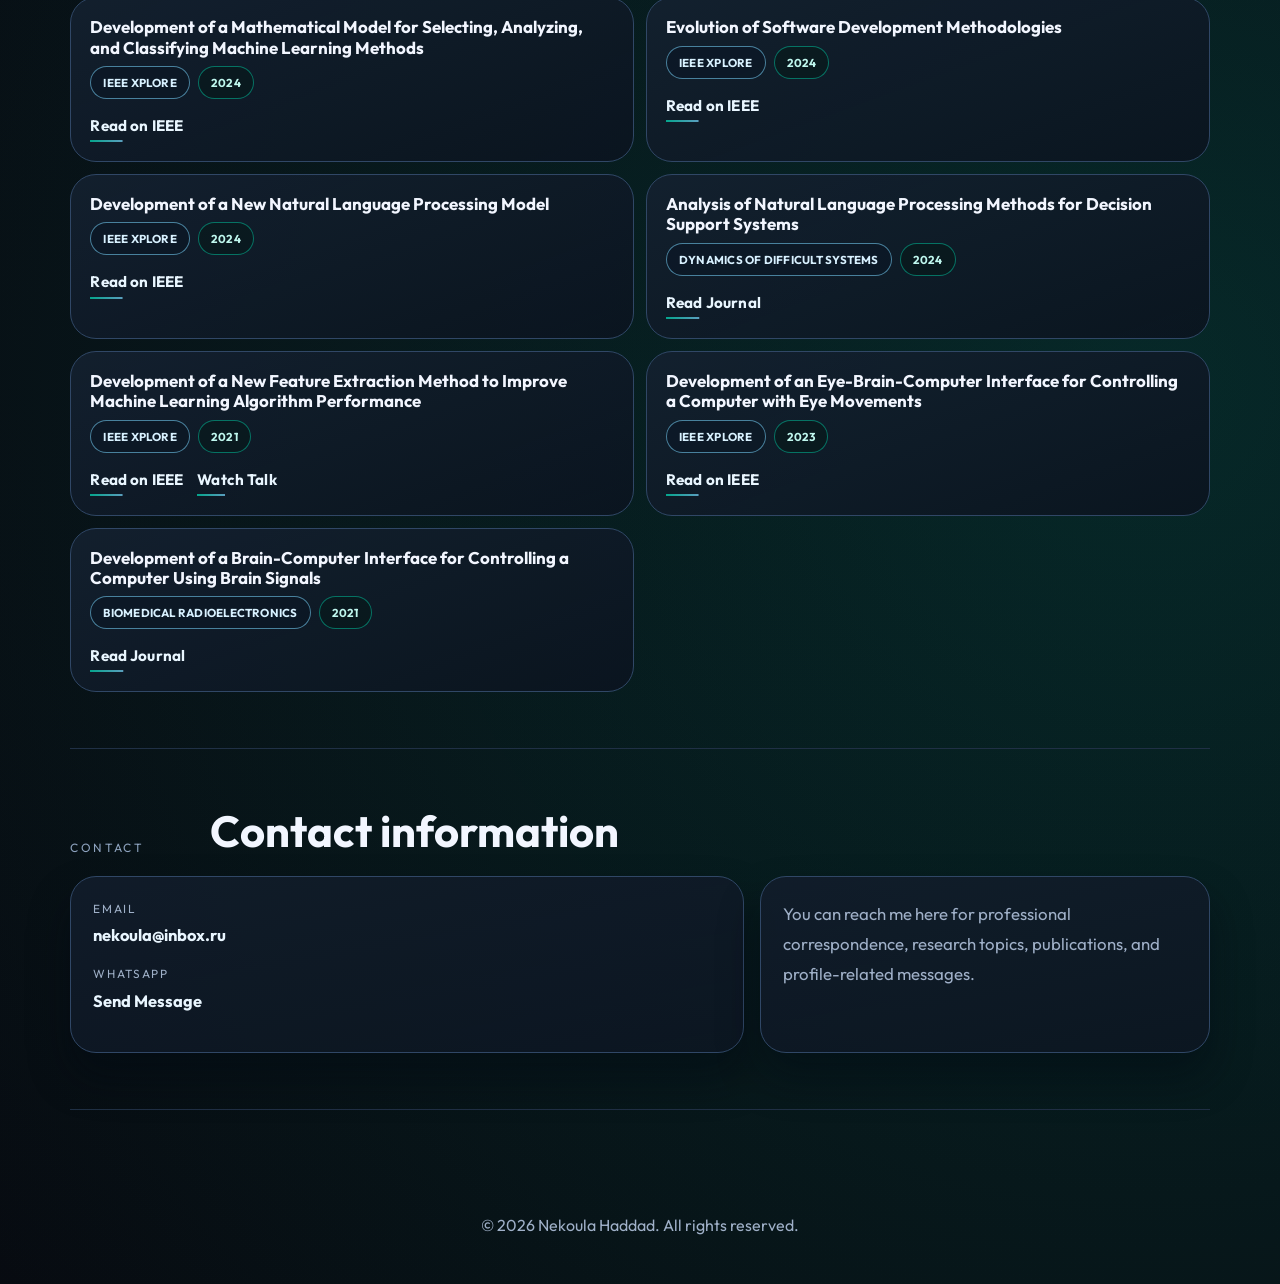
==== commit ae47cb31: "update" ====
--- a/index.html
+++ b/index.html
@@ -76,10 +76,10 @@
     <section id="home" class="hero reveal">
       <p class="hero-kicker">PERSONAL PORTFOLIO</p>
       <h1>I engineer intelligent systems that automate what matters</h1>
-      <p class="hero-lead">I am Nekoula Haddad, software engineer and technical leader. I design architecture, ship production-ready products, and deliver solutions that improve business execution.</p>
+      <p class="hero-lead">I am Nekoula Haddad, a software engineer focused on turning complex technical ideas into clear, maintainable software systems with clean architecture, AI, and automation.</p>
 
       <div class="hero-actions">
-        <a class="btn btn-solid" href="#contact">Start Conversation</a>
+        <a class="btn btn-solid" href="#contact">Get in Touch</a>
         <a class="btn btn-line" href="#projects">See My Projects</a>
         <a class="btn btn-line" href="blog.html">Read Blog</a>
       </div>
@@ -107,8 +107,8 @@
       </div>
       <div class="about-grid">
         <article>
-          <p>I work directly with founders and teams to turn complex requirements into stable software products. My role combines architecture decisions, implementation, and delivery accountability.</p>
-          <p>I cover frontend, backend, integrations, and deployment workflows with strong emphasis on clean engineering and measurable outcomes.</p>
+          <p>My technical background covers architecture, full-stack development, automation, AI tools, and research.</p>
+          <p>My work is shaped by clean engineering, maintainable architecture, stable systems, and technical decisions that remain understandable over time.</p>
         </article>
         <article>
           <h3>Profiles</h3>
@@ -294,7 +294,7 @@
     <section id="contact" class="contact reveal">
       <div class="section-head">
         <p>Contact</p>
-        <h2>Let us discuss your product goals</h2>
+        <h2>Contact information</h2>
       </div>
 
       <div class="contact-grid">
@@ -308,7 +308,7 @@
         </article>
 
         <article>
-          <p class="contact-note">I am available for consulting, product architecture, full-cycle development, and automation-focused implementation. You will communicate directly with me throughout the engagement.</p>
+          <p class="contact-note">You can reach me here for professional correspondence, research topics, publications, and profile-related messages.</p>
         </article>
       </div>
     </section>
